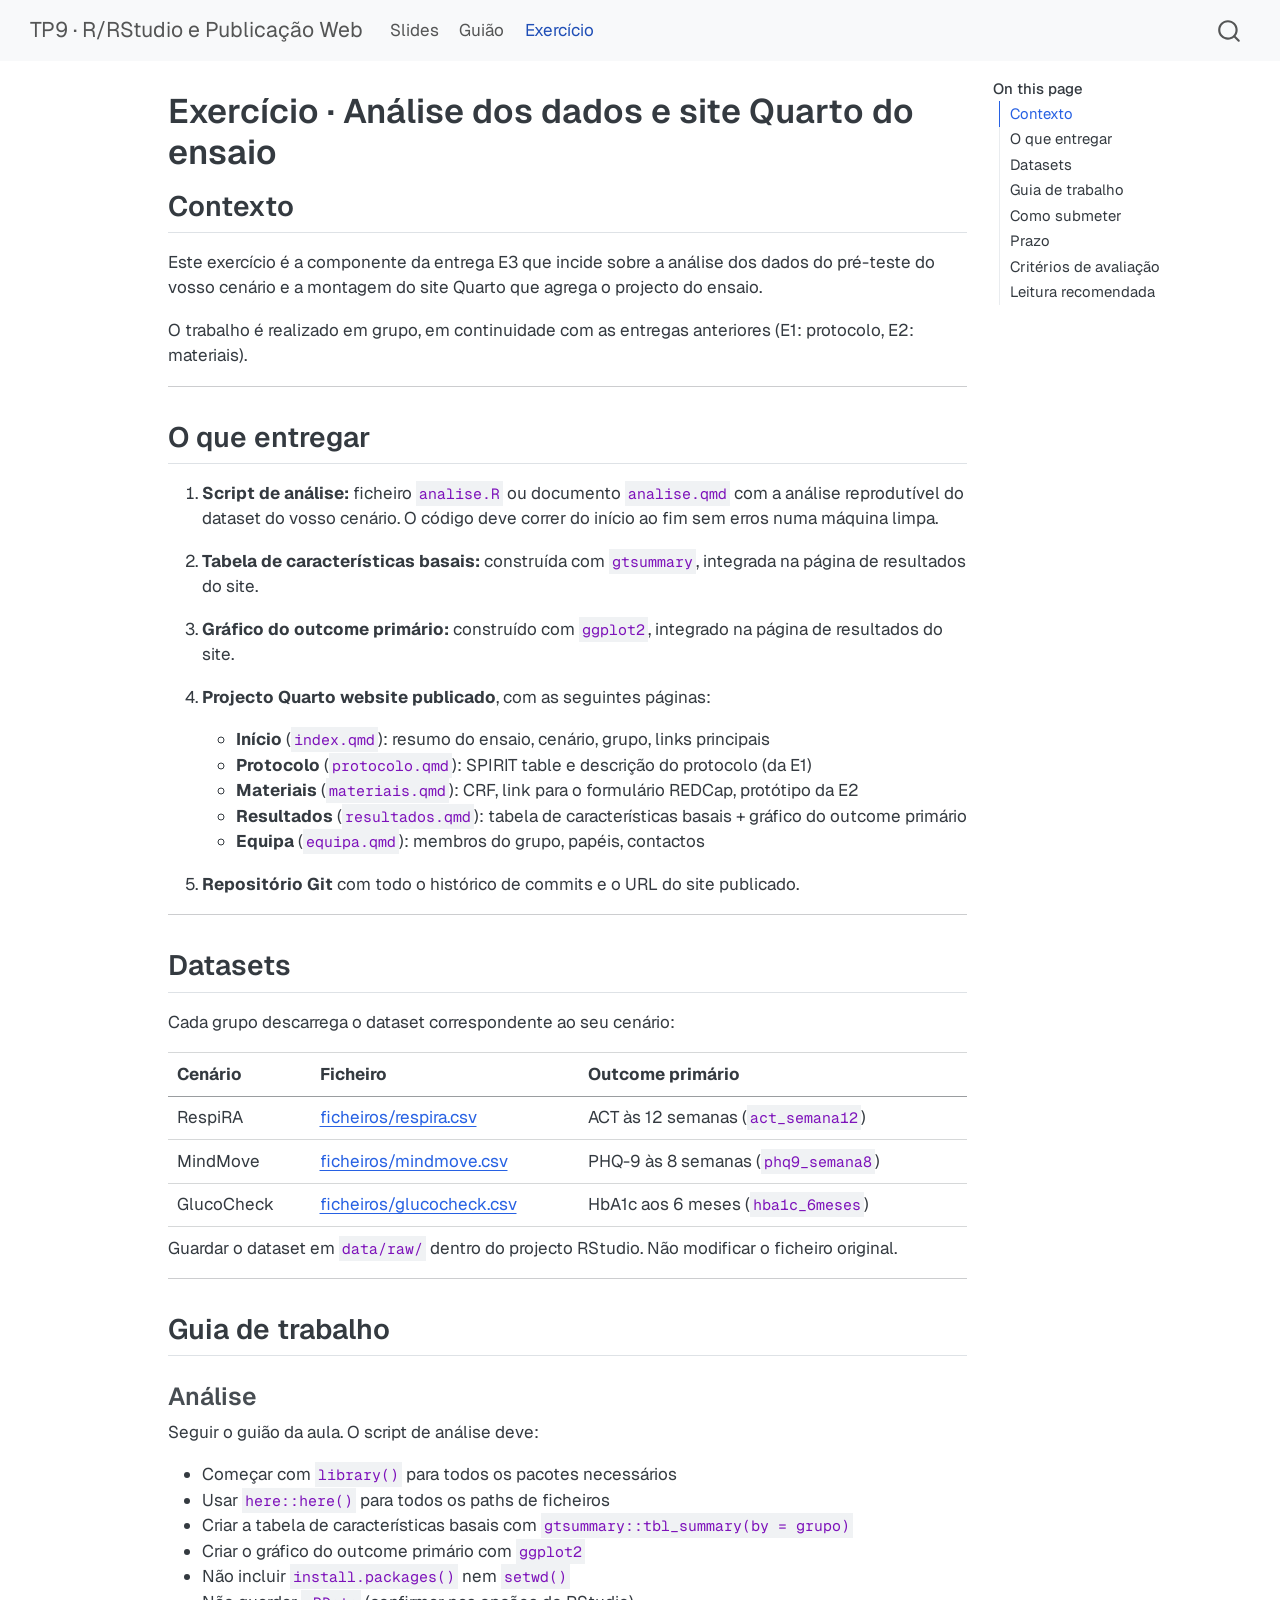
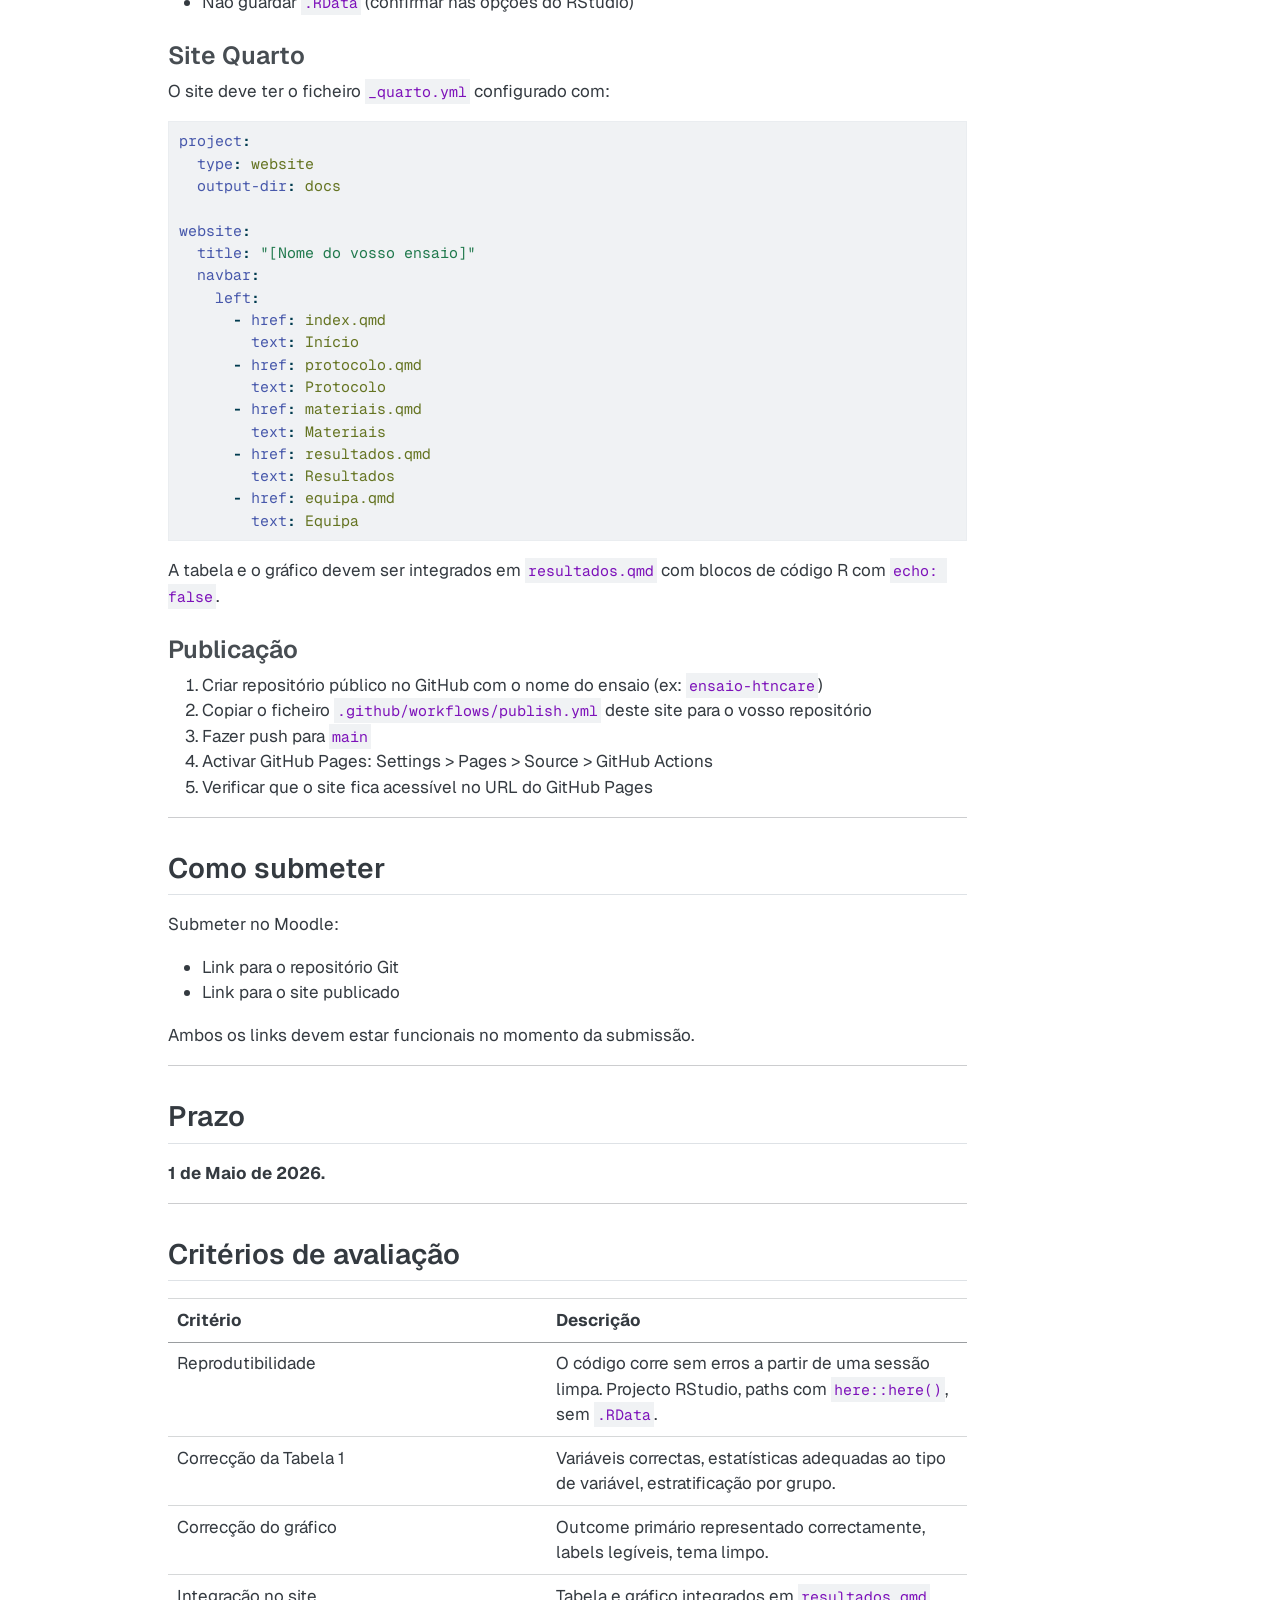
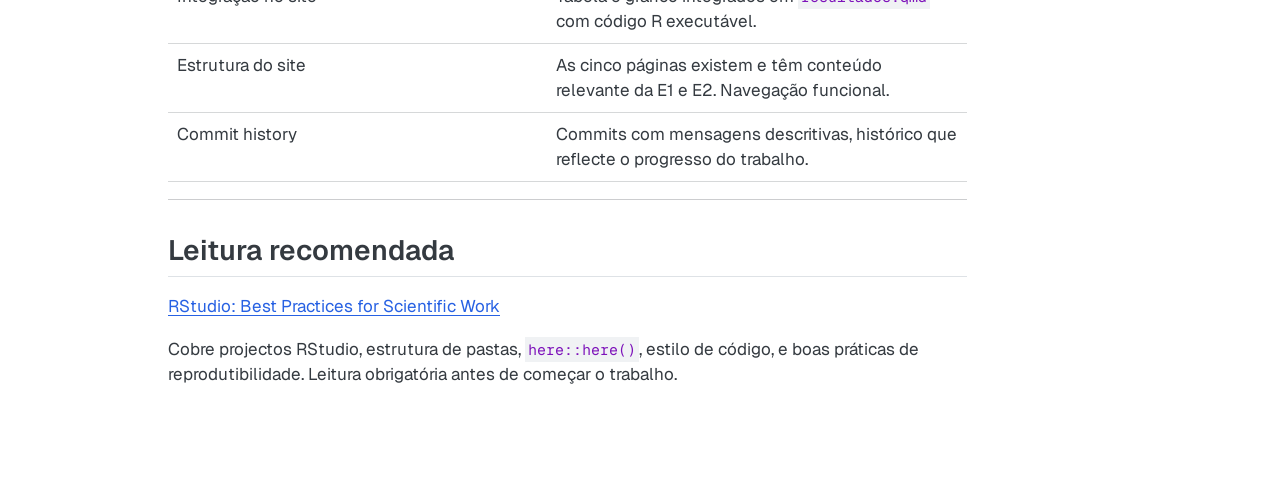
==== exercicio.html @ 63c7085c "Built site for gh-pages" ====
<!DOCTYPE html>
<html xmlns="http://www.w3.org/1999/xhtml" lang="en" xml:lang="en"><head>

<meta charset="utf-8">
<meta name="generator" content="quarto-1.9.37">

<meta name="viewport" content="width=device-width, initial-scale=1.0, user-scalable=yes">


<title>Exercício · Análise dos dados e site Quarto do ensaio – TP9 · R/RStudio e Publicação Web</title>
<style>
/* Default styles provided by pandoc.
** See https://pandoc.org/MANUAL.html#variables-for-html for config info.
*/
code{white-space: pre-wrap;}
span.smallcaps{font-variant: small-caps;}
div.columns{display: flex; gap: min(4vw, 1.5em);}
div.column{flex: auto; overflow-x: auto;}
div.hanging-indent{margin-left: 1.5em; text-indent: -1.5em;}
ul.task-list{list-style: none;}
ul.task-list li input[type="checkbox"] {
  width: 0.8em;
  margin: 0 0.8em 0.2em -1em; /* quarto-specific, see https://github.com/quarto-dev/quarto-cli/issues/4556 */ 
  vertical-align: middle;
}
/* CSS for syntax highlighting */
html { -webkit-text-size-adjust: 100%; }
pre > code.sourceCode { white-space: pre; position: relative; }
pre > code.sourceCode > span { display: inline-block; line-height: 1.25; }
pre > code.sourceCode > span:empty { height: 1.2em; }
.sourceCode { overflow: visible; }
code.sourceCode > span { color: inherit; text-decoration: inherit; }
div.sourceCode { margin: 1em 0; }
pre.sourceCode { margin: 0; }
@media screen {
div.sourceCode { overflow: auto; }
}
@media print {
pre > code.sourceCode { white-space: pre-wrap; }
pre > code.sourceCode > span { text-indent: -5em; padding-left: 5em; }
}
pre.numberSource code
  { counter-reset: source-line 0; }
pre.numberSource code > span
  { position: relative; left: -4em; counter-increment: source-line; }
pre.numberSource code > span > a:first-child::before
  { content: counter(source-line);
    position: relative; left: -1em; text-align: right; vertical-align: baseline;
    border: none; display: inline-block;
    -webkit-touch-callout: none; -webkit-user-select: none;
    -khtml-user-select: none; -moz-user-select: none;
    -ms-user-select: none; user-select: none;
    padding: 0 4px; width: 4em;
  }
pre.numberSource { margin-left: 3em;  padding-left: 4px; }
div.sourceCode
  {   }
@media screen {
pre > code.sourceCode > span > a:first-child::before { text-decoration: underline; }
}
</style>


<script src="site_libs/quarto-nav/quarto-nav.js"></script>
<script src="site_libs/quarto-nav/headroom.min.js"></script>
<script src="site_libs/clipboard/clipboard.min.js"></script>
<script src="site_libs/quarto-search/autocomplete.umd.js"></script>
<script src="site_libs/quarto-search/fuse.min.js"></script>
<script src="site_libs/quarto-search/quarto-search.js"></script>
<meta name="quarto:offset" content="./">
<script src="site_libs/quarto-html/quarto.js" type="module"></script>
<script src="site_libs/quarto-html/tabsets/tabsets.js" type="module"></script>
<script src="site_libs/quarto-html/popper.min.js"></script>
<script src="site_libs/quarto-html/tippy.umd.min.js"></script>
<script src="site_libs/quarto-html/anchor.min.js"></script>
<link href="site_libs/quarto-html/tippy.css" rel="stylesheet">
<link href="site_libs/quarto-html/quarto-syntax-highlighting-7f8f88aac4f3542376d5c11b86a4c14d.css" rel="stylesheet" id="quarto-text-highlighting-styles">
<script src="site_libs/bootstrap/bootstrap.min.js"></script>
<link href="site_libs/bootstrap/bootstrap-icons.css" rel="stylesheet">
<link href="site_libs/bootstrap/bootstrap-4897d45d2f75ed4f519693be625836c5.min.css" rel="stylesheet" append-hash="true" id="quarto-bootstrap" data-mode="light">
<script id="quarto-search-options" type="application/json">{
  "location": "navbar",
  "copy-button": false,
  "collapse-after": 3,
  "panel-placement": "end",
  "type": "overlay",
  "limit": 50,
  "keyboard-shortcut": [
    "f",
    "/",
    "s"
  ],
  "show-item-context": false,
  "language": {
    "search-no-results-text": "No results",
    "search-matching-documents-text": "matching documents",
    "search-copy-link-title": "Copy link to search",
    "search-hide-matches-text": "Hide additional matches",
    "search-more-match-text": "more match in this document",
    "search-more-matches-text": "more matches in this document",
    "search-clear-button-title": "Clear",
    "search-text-placeholder": "",
    "search-detached-cancel-button-title": "Cancel",
    "search-submit-button-title": "Submit",
    "search-label": "Search"
  }
}</script>


<link rel="stylesheet" href="custom.css">
</head>

<body class="nav-fixed quarto-light">

<div id="quarto-search-results"></div>
  <header id="quarto-header" class="headroom fixed-top">
    <nav class="navbar navbar-expand-lg " data-bs-theme="dark">
      <div class="navbar-container container-fluid">
      <div class="navbar-brand-container mx-auto">
    <a class="navbar-brand" href="./index.html">
    <span class="navbar-title">TP9 · R/RStudio e Publicação Web</span>
    </a>
  </div>
            <div id="quarto-search" class="" title="Search"></div>
          <button class="navbar-toggler" type="button" data-bs-toggle="collapse" data-bs-target="#navbarCollapse" aria-controls="navbarCollapse" role="menu" aria-expanded="false" aria-label="Toggle navigation" onclick="if (window.quartoToggleHeadroom) { window.quartoToggleHeadroom(); }">
  <span class="navbar-toggler-icon"></span>
</button>
          <div class="collapse navbar-collapse" id="navbarCollapse">
            <ul class="navbar-nav navbar-nav-scroll me-auto">
  <li class="nav-item">
    <a class="nav-link" href="./index.html"> 
<span class="menu-text">Slides</span></a>
  </li>  
  <li class="nav-item">
    <a class="nav-link" href="./guiao.html"> 
<span class="menu-text">Guião</span></a>
  </li>  
  <li class="nav-item">
    <a class="nav-link active" href="./exercicio.html" aria-current="page"> 
<span class="menu-text">Exercício</span></a>
  </li>  
</ul>
          </div> <!-- /navcollapse -->
            <div class="quarto-navbar-tools">
</div>
      </div> <!-- /container-fluid -->
    </nav>
</header>
<!-- content -->
<div id="quarto-content" class="quarto-container page-columns page-rows-contents page-layout-article page-navbar">
<!-- sidebar -->
<!-- margin-sidebar -->
    <div id="quarto-margin-sidebar" class="sidebar margin-sidebar">
        <nav id="TOC" role="doc-toc" class="toc-active">
    <h2 id="toc-title">On this page</h2>
   
  <ul>
  <li><a href="#contexto" id="toc-contexto" class="nav-link active" data-scroll-target="#contexto">Contexto</a></li>
  <li><a href="#o-que-entregar" id="toc-o-que-entregar" class="nav-link" data-scroll-target="#o-que-entregar">O que entregar</a></li>
  <li><a href="#datasets" id="toc-datasets" class="nav-link" data-scroll-target="#datasets">Datasets</a></li>
  <li><a href="#guia-de-trabalho" id="toc-guia-de-trabalho" class="nav-link" data-scroll-target="#guia-de-trabalho">Guia de trabalho</a>
  <ul class="collapse">
  <li><a href="#análise" id="toc-análise" class="nav-link" data-scroll-target="#análise">Análise</a></li>
  <li><a href="#site-quarto" id="toc-site-quarto" class="nav-link" data-scroll-target="#site-quarto">Site Quarto</a></li>
  <li><a href="#publicação" id="toc-publicação" class="nav-link" data-scroll-target="#publicação">Publicação</a></li>
  </ul></li>
  <li><a href="#como-submeter" id="toc-como-submeter" class="nav-link" data-scroll-target="#como-submeter">Como submeter</a></li>
  <li><a href="#prazo" id="toc-prazo" class="nav-link" data-scroll-target="#prazo">Prazo</a></li>
  <li><a href="#critérios-de-avaliação" id="toc-critérios-de-avaliação" class="nav-link" data-scroll-target="#critérios-de-avaliação">Critérios de avaliação</a></li>
  <li><a href="#leitura-recomendada" id="toc-leitura-recomendada" class="nav-link" data-scroll-target="#leitura-recomendada">Leitura recomendada</a></li>
  </ul>
</nav>
    </div>
<!-- main -->
<main class="content" id="quarto-document-content">

<header id="title-block-header" class="quarto-title-block default">
<div class="quarto-title">
<h1 class="title">Exercício · Análise dos dados e site Quarto do ensaio</h1>
</div>



<div class="quarto-title-meta">

    
  
    
  </div>
  


</header>


<section id="contexto" class="level2">
<h2 class="anchored" data-anchor-id="contexto">Contexto</h2>
<p>Este exercício é a componente da entrega E3 que incide sobre a análise dos dados do pré-teste do vosso cenário e a montagem do site Quarto que agrega o projecto do ensaio.</p>
<p>O trabalho é realizado em grupo, em continuidade com as entregas anteriores (E1: protocolo, E2: materiais).</p>
<hr>
</section>
<section id="o-que-entregar" class="level2">
<h2 class="anchored" data-anchor-id="o-que-entregar">O que entregar</h2>
<ol type="1">
<li><p><strong>Script de análise:</strong> ficheiro <code>analise.R</code> ou documento <code>analise.qmd</code> com a análise reprodutível do dataset do vosso cenário. O código deve correr do início ao fim sem erros numa máquina limpa.</p></li>
<li><p><strong>Tabela de características basais:</strong> construída com <code>gtsummary</code>, integrada na página de resultados do site.</p></li>
<li><p><strong>Gráfico do outcome primário:</strong> construído com <code>ggplot2</code>, integrado na página de resultados do site.</p></li>
<li><p><strong>Projecto Quarto website publicado</strong>, com as seguintes páginas:</p>
<ul>
<li><strong>Início</strong> (<code>index.qmd</code>): resumo do ensaio, cenário, grupo, links principais</li>
<li><strong>Protocolo</strong> (<code>protocolo.qmd</code>): SPIRIT table e descrição do protocolo (da E1)</li>
<li><strong>Materiais</strong> (<code>materiais.qmd</code>): CRF, link para o formulário REDCap, protótipo da E2</li>
<li><strong>Resultados</strong> (<code>resultados.qmd</code>): tabela de características basais + gráfico do outcome primário</li>
<li><strong>Equipa</strong> (<code>equipa.qmd</code>): membros do grupo, papéis, contactos</li>
</ul></li>
<li><p><strong>Repositório Git</strong> com todo o histórico de commits e o URL do site publicado.</p></li>
</ol>
<hr>
</section>
<section id="datasets" class="level2">
<h2 class="anchored" data-anchor-id="datasets">Datasets</h2>
<p>Cada grupo descarrega o dataset correspondente ao seu cenário:</p>
<table class="caption-top table">
<thead>
<tr class="header">
<th>Cenário</th>
<th>Ficheiro</th>
<th>Outcome primário</th>
</tr>
</thead>
<tbody>
<tr class="odd">
<td>RespiRA</td>
<td><a href="ficheiros/respira.csv">ficheiros/respira.csv</a></td>
<td>ACT às 12 semanas (<code>act_semana12</code>)</td>
</tr>
<tr class="even">
<td>MindMove</td>
<td><a href="ficheiros/mindmove.csv">ficheiros/mindmove.csv</a></td>
<td>PHQ-9 às 8 semanas (<code>phq9_semana8</code>)</td>
</tr>
<tr class="odd">
<td>GlucoCheck</td>
<td><a href="ficheiros/glucocheck.csv">ficheiros/glucocheck.csv</a></td>
<td>HbA1c aos 6 meses (<code>hba1c_6meses</code>)</td>
</tr>
</tbody>
</table>
<p>Guardar o dataset em <code>data/raw/</code> dentro do projecto RStudio. Não modificar o ficheiro original.</p>
<hr>
</section>
<section id="guia-de-trabalho" class="level2">
<h2 class="anchored" data-anchor-id="guia-de-trabalho">Guia de trabalho</h2>
<section id="análise" class="level3">
<h3 class="anchored" data-anchor-id="análise">Análise</h3>
<p>Seguir o guião da aula. O script de análise deve:</p>
<ul>
<li>Começar com <code>library()</code> para todos os pacotes necessários</li>
<li>Usar <code>here::here()</code> para todos os paths de ficheiros</li>
<li>Criar a tabela de características basais com <code>gtsummary::tbl_summary(by = grupo)</code></li>
<li>Criar o gráfico do outcome primário com <code>ggplot2</code></li>
<li>Não incluir <code>install.packages()</code> nem <code>setwd()</code></li>
<li>Não guardar <code>.RData</code> (confirmar nas opções do RStudio)</li>
</ul>
</section>
<section id="site-quarto" class="level3">
<h3 class="anchored" data-anchor-id="site-quarto">Site Quarto</h3>
<p>O site deve ter o ficheiro <code>_quarto.yml</code> configurado com:</p>
<div class="code-copy-outer-scaffold"><div class="sourceCode" id="cb1"><pre class="sourceCode yaml code-with-copy"><code class="sourceCode yaml"><span id="cb1-1"><a href="#cb1-1" aria-hidden="true" tabindex="-1"></a><span class="fu">project</span><span class="kw">:</span></span>
<span id="cb1-2"><a href="#cb1-2" aria-hidden="true" tabindex="-1"></a><span class="at">  </span><span class="fu">type</span><span class="kw">:</span><span class="at"> website</span></span>
<span id="cb1-3"><a href="#cb1-3" aria-hidden="true" tabindex="-1"></a><span class="at">  </span><span class="fu">output-dir</span><span class="kw">:</span><span class="at"> docs</span></span>
<span id="cb1-4"><a href="#cb1-4" aria-hidden="true" tabindex="-1"></a></span>
<span id="cb1-5"><a href="#cb1-5" aria-hidden="true" tabindex="-1"></a><span class="fu">website</span><span class="kw">:</span></span>
<span id="cb1-6"><a href="#cb1-6" aria-hidden="true" tabindex="-1"></a><span class="at">  </span><span class="fu">title</span><span class="kw">:</span><span class="at"> </span><span class="st">"[Nome do vosso ensaio]"</span></span>
<span id="cb1-7"><a href="#cb1-7" aria-hidden="true" tabindex="-1"></a><span class="at">  </span><span class="fu">navbar</span><span class="kw">:</span></span>
<span id="cb1-8"><a href="#cb1-8" aria-hidden="true" tabindex="-1"></a><span class="at">    </span><span class="fu">left</span><span class="kw">:</span></span>
<span id="cb1-9"><a href="#cb1-9" aria-hidden="true" tabindex="-1"></a><span class="at">      </span><span class="kw">-</span><span class="at"> </span><span class="fu">href</span><span class="kw">:</span><span class="at"> index.qmd</span></span>
<span id="cb1-10"><a href="#cb1-10" aria-hidden="true" tabindex="-1"></a><span class="at">        </span><span class="fu">text</span><span class="kw">:</span><span class="at"> Início</span></span>
<span id="cb1-11"><a href="#cb1-11" aria-hidden="true" tabindex="-1"></a><span class="at">      </span><span class="kw">-</span><span class="at"> </span><span class="fu">href</span><span class="kw">:</span><span class="at"> protocolo.qmd</span></span>
<span id="cb1-12"><a href="#cb1-12" aria-hidden="true" tabindex="-1"></a><span class="at">        </span><span class="fu">text</span><span class="kw">:</span><span class="at"> Protocolo</span></span>
<span id="cb1-13"><a href="#cb1-13" aria-hidden="true" tabindex="-1"></a><span class="at">      </span><span class="kw">-</span><span class="at"> </span><span class="fu">href</span><span class="kw">:</span><span class="at"> materiais.qmd</span></span>
<span id="cb1-14"><a href="#cb1-14" aria-hidden="true" tabindex="-1"></a><span class="at">        </span><span class="fu">text</span><span class="kw">:</span><span class="at"> Materiais</span></span>
<span id="cb1-15"><a href="#cb1-15" aria-hidden="true" tabindex="-1"></a><span class="at">      </span><span class="kw">-</span><span class="at"> </span><span class="fu">href</span><span class="kw">:</span><span class="at"> resultados.qmd</span></span>
<span id="cb1-16"><a href="#cb1-16" aria-hidden="true" tabindex="-1"></a><span class="at">        </span><span class="fu">text</span><span class="kw">:</span><span class="at"> Resultados</span></span>
<span id="cb1-17"><a href="#cb1-17" aria-hidden="true" tabindex="-1"></a><span class="at">      </span><span class="kw">-</span><span class="at"> </span><span class="fu">href</span><span class="kw">:</span><span class="at"> equipa.qmd</span></span>
<span id="cb1-18"><a href="#cb1-18" aria-hidden="true" tabindex="-1"></a><span class="at">        </span><span class="fu">text</span><span class="kw">:</span><span class="at"> Equipa</span></span></code></pre></div><button title="Copy to Clipboard" class="code-copy-button"><i class="bi"></i></button></div>
<p>A tabela e o gráfico devem ser integrados em <code>resultados.qmd</code> com blocos de código R com <code>echo: false</code>.</p>
</section>
<section id="publicação" class="level3">
<h3 class="anchored" data-anchor-id="publicação">Publicação</h3>
<ol type="1">
<li>Criar repositório público no GitHub com o nome do ensaio (ex: <code>ensaio-htncare</code>)</li>
<li>Copiar o ficheiro <code>.github/workflows/publish.yml</code> deste site para o vosso repositório</li>
<li>Fazer push para <code>main</code></li>
<li>Activar GitHub Pages: Settings &gt; Pages &gt; Source &gt; GitHub Actions</li>
<li>Verificar que o site fica acessível no URL do GitHub Pages</li>
</ol>
<hr>
</section>
</section>
<section id="como-submeter" class="level2">
<h2 class="anchored" data-anchor-id="como-submeter">Como submeter</h2>
<p>Submeter no Moodle:</p>
<ul>
<li>Link para o repositório Git</li>
<li>Link para o site publicado</li>
</ul>
<p>Ambos os links devem estar funcionais no momento da submissão.</p>
<hr>
</section>
<section id="prazo" class="level2">
<h2 class="anchored" data-anchor-id="prazo">Prazo</h2>
<p><strong>1 de Maio de 2026.</strong></p>
<hr>
</section>
<section id="critérios-de-avaliação" class="level2">
<h2 class="anchored" data-anchor-id="critérios-de-avaliação">Critérios de avaliação</h2>
<table class="caption-top table">
<colgroup>
<col style="width: 47%">
<col style="width: 52%">
</colgroup>
<thead>
<tr class="header">
<th>Critério</th>
<th>Descrição</th>
</tr>
</thead>
<tbody>
<tr class="odd">
<td>Reprodutibilidade</td>
<td>O código corre sem erros a partir de uma sessão limpa. Projecto RStudio, paths com <code>here::here()</code>, sem <code>.RData</code>.</td>
</tr>
<tr class="even">
<td>Correcção da Tabela 1</td>
<td>Variáveis correctas, estatísticas adequadas ao tipo de variável, estratificação por grupo.</td>
</tr>
<tr class="odd">
<td>Correcção do gráfico</td>
<td>Outcome primário representado correctamente, labels legíveis, tema limpo.</td>
</tr>
<tr class="even">
<td>Integração no site</td>
<td>Tabela e gráfico integrados em <code>resultados.qmd</code> com código R executável.</td>
</tr>
<tr class="odd">
<td>Estrutura do site</td>
<td>As cinco páginas existem e têm conteúdo relevante da E1 e E2. Navegação funcional.</td>
</tr>
<tr class="even">
<td>Commit history</td>
<td>Commits com mensagens descritivas, histórico que reflecte o progresso do trabalho.</td>
</tr>
</tbody>
</table>
<hr>
</section>
<section id="leitura-recomendada" class="level2">
<h2 class="anchored" data-anchor-id="leitura-recomendada">Leitura recomendada</h2>
<p><a href="https://tiagojct.eu/notes/rst-bp/">RStudio: Best Practices for Scientific Work</a></p>
<p>Cobre projectos RStudio, estrutura de pastas, <code>here::here()</code>, estilo de código, e boas práticas de reprodutibilidade. Leitura obrigatória antes de começar o trabalho.</p>


</section>

</main> <!-- /main -->
<script id="quarto-html-after-body" type="application/javascript">
  window.document.addEventListener("DOMContentLoaded", function (event) {
    const icon = "";
    const anchorJS = new window.AnchorJS();
    anchorJS.options = {
      placement: 'right',
      icon: icon
    };
    anchorJS.add('.anchored');
    const isCodeAnnotation = (el) => {
      for (const clz of el.classList) {
        if (clz.startsWith('code-annotation-')) {                     
          return true;
        }
      }
      return false;
    }
    const onCopySuccess = function(e) {
      // button target
      const button = e.trigger;
      // don't keep focus
      button.blur();
      // flash "checked"
      button.classList.add('code-copy-button-checked');
      var currentTitle = button.getAttribute("title");
      button.setAttribute("title", "Copied!");
      let tooltip;
      if (window.bootstrap) {
        button.setAttribute("data-bs-toggle", "tooltip");
        button.setAttribute("data-bs-placement", "left");
        button.setAttribute("data-bs-title", "Copied!");
        tooltip = new bootstrap.Tooltip(button, 
          { trigger: "manual", 
            customClass: "code-copy-button-tooltip",
            offset: [0, -8]});
        tooltip.show();    
      }
      setTimeout(function() {
        if (tooltip) {
          tooltip.hide();
          button.removeAttribute("data-bs-title");
          button.removeAttribute("data-bs-toggle");
          button.removeAttribute("data-bs-placement");
        }
        button.setAttribute("title", currentTitle);
        button.classList.remove('code-copy-button-checked');
      }, 1000);
      // clear code selection
      e.clearSelection();
    }
    const getTextToCopy = function(trigger) {
      const outerScaffold = trigger.parentElement.cloneNode(true);
      const codeEl = outerScaffold.querySelector('code');
      for (const childEl of codeEl.children) {
        if (isCodeAnnotation(childEl)) {
          childEl.remove();
        }
      }
      return codeEl.innerText;
    }
    const clipboard = new window.ClipboardJS('.code-copy-button:not([data-in-quarto-modal])', {
      text: getTextToCopy
    });
    clipboard.on('success', onCopySuccess);
    if (window.document.getElementById('quarto-embedded-source-code-modal')) {
      const clipboardModal = new window.ClipboardJS('.code-copy-button[data-in-quarto-modal]', {
        text: getTextToCopy,
        container: window.document.getElementById('quarto-embedded-source-code-modal')
      });
      clipboardModal.on('success', onCopySuccess);
    }
      var localhostRegex = new RegExp(/^(?:http|https):\/\/localhost\:?[0-9]*\//);
      var mailtoRegex = new RegExp(/^mailto:/);
        var filterRegex = new RegExp("https:\/\/SauDInoB\.github\.io\/fp2525-tp9\/");
      var isInternal = (href) => {
          return filterRegex.test(href) || localhostRegex.test(href) || mailtoRegex.test(href);
      }
      // Inspect non-navigation links and adorn them if external
     var links = window.document.querySelectorAll('a[href]:not(.nav-link):not(.navbar-brand):not(.toc-action):not(.sidebar-link):not(.sidebar-item-toggle):not(.pagination-link):not(.no-external):not([aria-hidden]):not(.dropdown-item):not(.quarto-navigation-tool):not(.about-link)');
      for (var i=0; i<links.length; i++) {
        const link = links[i];
        if (!isInternal(link.href)) {
          // undo the damage that might have been done by quarto-nav.js in the case of
          // links that we want to consider external
          if (link.dataset.originalHref !== undefined) {
            link.href = link.dataset.originalHref;
          }
        }
      }
    function tippyHover(el, contentFn, onTriggerFn, onUntriggerFn) {
      const config = {
        allowHTML: true,
        maxWidth: 500,
        delay: 100,
        arrow: false,
        appendTo: function(el) {
            return el.parentElement;
        },
        interactive: true,
        interactiveBorder: 10,
        theme: 'quarto',
        placement: 'bottom-start',
      };
      if (contentFn) {
        config.content = contentFn;
      }
      if (onTriggerFn) {
        config.onTrigger = onTriggerFn;
      }
      if (onUntriggerFn) {
        config.onUntrigger = onUntriggerFn;
      }
      window.tippy(el, config); 
    }
    const noterefs = window.document.querySelectorAll('a[role="doc-noteref"]');
    for (var i=0; i<noterefs.length; i++) {
      const ref = noterefs[i];
      tippyHover(ref, function() {
        // use id or data attribute instead here
        let href = ref.getAttribute('data-footnote-href') || ref.getAttribute('href');
        try { href = new URL(href).hash; } catch {}
        const id = href.replace(/^#\/?/, "");
        const note = window.document.getElementById(id);
        if (note) {
          return note.innerHTML;
        } else {
          return "";
        }
      });
    }
    const xrefs = window.document.querySelectorAll('a.quarto-xref');
    const processXRef = (id, note) => {
      // Strip column container classes
      const stripColumnClz = (el) => {
        el.classList.remove("page-full", "page-columns");
        if (el.children) {
          for (const child of el.children) {
            stripColumnClz(child);
          }
        }
      }
      stripColumnClz(note)
      if (id === null || id.startsWith('sec-')) {
        // Special case sections, only their first couple elements
        const container = document.createElement("div");
        if (note.children && note.children.length > 2) {
          container.appendChild(note.children[0].cloneNode(true));
          for (let i = 1; i < note.children.length; i++) {
            const child = note.children[i];
            if (child.tagName === "P" && child.innerText === "") {
              continue;
            } else {
              container.appendChild(child.cloneNode(true));
              break;
            }
          }
          if (window.Quarto?.typesetMath) {
            window.Quarto.typesetMath(container);
          }
          return container.innerHTML
        } else {
          if (window.Quarto?.typesetMath) {
            window.Quarto.typesetMath(note);
          }
          return note.innerHTML;
        }
      } else {
        // Remove any anchor links if they are present
        const anchorLink = note.querySelector('a.anchorjs-link');
        if (anchorLink) {
          anchorLink.remove();
        }
        if (window.Quarto?.typesetMath) {
          window.Quarto.typesetMath(note);
        }
        if (note.classList.contains("callout")) {
          return note.outerHTML;
        } else {
          return note.innerHTML;
        }
      }
    }
    for (var i=0; i<xrefs.length; i++) {
      const xref = xrefs[i];
      tippyHover(xref, undefined, function(instance) {
        instance.disable();
        let url = xref.getAttribute('href');
        let hash = undefined; 
        if (url.startsWith('#')) {
          hash = url;
        } else {
          try { hash = new URL(url).hash; } catch {}
        }
        if (hash) {
          const id = hash.replace(/^#\/?/, "");
          const note = window.document.getElementById(id);
          if (note !== null) {
            try {
              const html = processXRef(id, note.cloneNode(true));
              instance.setContent(html);
            } finally {
              instance.enable();
              instance.show();
            }
          } else {
            // See if we can fetch this
            fetch(url.split('#')[0])
            .then(res => res.text())
            .then(html => {
              const parser = new DOMParser();
              const htmlDoc = parser.parseFromString(html, "text/html");
              const note = htmlDoc.getElementById(id);
              if (note !== null) {
                const html = processXRef(id, note);
                instance.setContent(html);
              } 
            }).finally(() => {
              instance.enable();
              instance.show();
            });
          }
        } else {
          // See if we can fetch a full url (with no hash to target)
          // This is a special case and we should probably do some content thinning / targeting
          fetch(url)
          .then(res => res.text())
          .then(html => {
            const parser = new DOMParser();
            const htmlDoc = parser.parseFromString(html, "text/html");
            const note = htmlDoc.querySelector('main.content');
            if (note !== null) {
              // This should only happen for chapter cross references
              // (since there is no id in the URL)
              // remove the first header
              if (note.children.length > 0 && note.children[0].tagName === "HEADER") {
                note.children[0].remove();
              }
              const html = processXRef(null, note);
              instance.setContent(html);
            } 
          }).finally(() => {
            instance.enable();
            instance.show();
          });
        }
      }, function(instance) {
      });
    }
        let selectedAnnoteEl;
        const selectorForAnnotation = ( cell, annotation) => {
          let cellAttr = 'data-code-cell="' + cell + '"';
          let lineAttr = 'data-code-annotation="' +  annotation + '"';
          const selector = 'span[' + cellAttr + '][' + lineAttr + ']';
          return selector;
        }
        const selectCodeLines = (annoteEl) => {
          const doc = window.document;
          const targetCell = annoteEl.getAttribute("data-target-cell");
          const targetAnnotation = annoteEl.getAttribute("data-target-annotation");
          const annoteSpan = window.document.querySelector(selectorForAnnotation(targetCell, targetAnnotation));
          const lines = annoteSpan.getAttribute("data-code-lines").split(",");
          const lineIds = lines.map((line) => {
            return targetCell + "-" + line;
          })
          let top = null;
          let height = null;
          let parent = null;
          if (lineIds.length > 0) {
              //compute the position of the single el (top and bottom and make a div)
              const el = window.document.getElementById(lineIds[0]);
              top = el.offsetTop;
              height = el.offsetHeight;
              parent = el.parentElement.parentElement;
            if (lineIds.length > 1) {
              const lastEl = window.document.getElementById(lineIds[lineIds.length - 1]);
              const bottom = lastEl.offsetTop + lastEl.offsetHeight;
              height = bottom - top;
            }
            if (top !== null && height !== null && parent !== null) {
              // cook up a div (if necessary) and position it 
              let div = window.document.getElementById("code-annotation-line-highlight");
              if (div === null) {
                div = window.document.createElement("div");
                div.setAttribute("id", "code-annotation-line-highlight");
                div.style.position = 'absolute';
                parent.appendChild(div);
              }
              div.style.top = top - 2 + "px";
              div.style.height = height + 4 + "px";
              div.style.left = 0;
              let gutterDiv = window.document.getElementById("code-annotation-line-highlight-gutter");
              if (gutterDiv === null) {
                gutterDiv = window.document.createElement("div");
                gutterDiv.setAttribute("id", "code-annotation-line-highlight-gutter");
                gutterDiv.style.position = 'absolute';
                const codeCell = window.document.getElementById(targetCell);
                const gutter = codeCell.querySelector('.code-annotation-gutter');
                gutter.appendChild(gutterDiv);
              }
              gutterDiv.style.top = top - 2 + "px";
              gutterDiv.style.height = height + 4 + "px";
            }
            selectedAnnoteEl = annoteEl;
          }
        };
        const unselectCodeLines = () => {
          const elementsIds = ["code-annotation-line-highlight", "code-annotation-line-highlight-gutter"];
          elementsIds.forEach((elId) => {
            const div = window.document.getElementById(elId);
            if (div) {
              div.remove();
            }
          });
          selectedAnnoteEl = undefined;
        };
          // Handle positioning of the toggle
      window.addEventListener(
        "resize",
        throttle(() => {
          elRect = undefined;
          if (selectedAnnoteEl) {
            selectCodeLines(selectedAnnoteEl);
          }
        }, 10)
      );
      function throttle(fn, ms) {
      let throttle = false;
      let timer;
        return (...args) => {
          if(!throttle) { // first call gets through
              fn.apply(this, args);
              throttle = true;
          } else { // all the others get throttled
              if(timer) clearTimeout(timer); // cancel #2
              timer = setTimeout(() => {
                fn.apply(this, args);
                timer = throttle = false;
              }, ms);
          }
        };
      }
        // Attach click handler to the DT
        const annoteDls = window.document.querySelectorAll('dt[data-target-cell]');
        for (const annoteDlNode of annoteDls) {
          annoteDlNode.addEventListener('click', (event) => {
            const clickedEl = event.target;
            if (clickedEl !== selectedAnnoteEl) {
              unselectCodeLines();
              const activeEl = window.document.querySelector('dt[data-target-cell].code-annotation-active');
              if (activeEl) {
                activeEl.classList.remove('code-annotation-active');
              }
              selectCodeLines(clickedEl);
              clickedEl.classList.add('code-annotation-active');
            } else {
              // Unselect the line
              unselectCodeLines();
              clickedEl.classList.remove('code-annotation-active');
            }
          });
        }
    const findCites = (el) => {
      const parentEl = el.parentElement;
      if (parentEl) {
        const cites = parentEl.dataset.cites;
        if (cites) {
          return {
            el,
            cites: cites.split(' ')
          };
        } else {
          return findCites(el.parentElement)
        }
      } else {
        return undefined;
      }
    };
    var bibliorefs = window.document.querySelectorAll('a[role="doc-biblioref"]');
    for (var i=0; i<bibliorefs.length; i++) {
      const ref = bibliorefs[i];
      const citeInfo = findCites(ref);
      if (citeInfo) {
        tippyHover(citeInfo.el, function() {
          var popup = window.document.createElement('div');
          citeInfo.cites.forEach(function(cite) {
            var citeDiv = window.document.createElement('div');
            citeDiv.classList.add('hanging-indent');
            citeDiv.classList.add('csl-entry');
            var biblioDiv = window.document.getElementById('ref-' + cite);
            if (biblioDiv) {
              citeDiv.innerHTML = biblioDiv.innerHTML;
            }
            popup.appendChild(citeDiv);
          });
          return popup.innerHTML;
        });
      }
    }
  });
  </script>
</div> <!-- /content -->




</body></html>
---- site_libs/quarto-html/tippy.css ----
.tippy-box[data-animation=fade][data-state=hidden]{opacity:0}[data-tippy-root]{max-width:calc(100vw - 10px)}.tippy-box{position:relative;background-color:#333;color:#fff;border-radius:4px;font-size:14px;line-height:1.4;white-space:normal;outline:0;transition-property:transform,visibility,opacity}.tippy-box[data-placement^=top]>.tippy-arrow{bottom:0}.tippy-box[data-placement^=top]>.tippy-arrow:before{bottom:-7px;left:0;border-width:8px 8px 0;border-top-color:initial;transform-origin:center top}.tippy-box[data-placement^=bottom]>.tippy-arrow{top:0}.tippy-box[data-placement^=bottom]>.tippy-arrow:before{top:-7px;left:0;border-width:0 8px 8px;border-bottom-color:initial;transform-origin:center bottom}.tippy-box[data-placement^=left]>.tippy-arrow{right:0}.tippy-box[data-placement^=left]>.tippy-arrow:before{border-width:8px 0 8px 8px;border-left-color:initial;right:-7px;transform-origin:center left}.tippy-box[data-placement^=right]>.tippy-arrow{left:0}.tippy-box[data-placement^=right]>.tippy-arrow:before{left:-7px;border-width:8px 8px 8px 0;border-right-color:initial;transform-origin:center right}.tippy-box[data-inertia][data-state=visible]{transition-timing-function:cubic-bezier(.54,1.5,.38,1.11)}.tippy-arrow{width:16px;height:16px;color:#333}.tippy-arrow:before{content:"";position:absolute;border-color:transparent;border-style:solid}.tippy-content{position:relative;padding:5px 9px;z-index:1}
---- site_libs/quarto-html/quarto-syntax-highlighting-7f8f88aac4f3542376d5c11b86a4c14d.css ----
/* quarto syntax highlight colors */
:root {
  --quarto-hl-ot-color: #003B4F;
  --quarto-hl-at-color: #657422;
  --quarto-hl-ss-color: #20794D;
  --quarto-hl-an-color: #5E5E5E;
  --quarto-hl-fu-color: #4758AB;
  --quarto-hl-st-color: #20794D;
  --quarto-hl-cf-color: #003B4F;
  --quarto-hl-op-color: #5E5E5E;
  --quarto-hl-er-color: #AD0000;
  --quarto-hl-bn-color: #AD0000;
  --quarto-hl-al-color: #AD0000;
  --quarto-hl-va-color: #111111;
  --quarto-hl-bu-color: inherit;
  --quarto-hl-ex-color: inherit;
  --quarto-hl-pp-color: #AD0000;
  --quarto-hl-in-color: #5E5E5E;
  --quarto-hl-vs-color: #20794D;
  --quarto-hl-wa-color: #5E5E5E;
  --quarto-hl-do-color: #5E5E5E;
  --quarto-hl-im-color: #00769E;
  --quarto-hl-ch-color: #20794D;
  --quarto-hl-dt-color: #AD0000;
  --quarto-hl-fl-color: #AD0000;
  --quarto-hl-co-color: #5E5E5E;
  --quarto-hl-cv-color: #5E5E5E;
  --quarto-hl-cn-color: #8f5902;
  --quarto-hl-sc-color: #5E5E5E;
  --quarto-hl-dv-color: #AD0000;
  --quarto-hl-kw-color: #003B4F;
}

/* other quarto variables */
:root {
  --quarto-font-monospace: SFMono-Regular, Menlo, Monaco, Consolas, "Liberation Mono", "Courier New", monospace;
}

/* syntax highlight based on Pandoc's rules */
pre > code.sourceCode > span {
  color: #003B4F;
}

code.sourceCode > span {
  color: #003B4F;
}

div.sourceCode,
div.sourceCode pre.sourceCode {
  color: #003B4F;
}

/* Normal */
code span {
  color: #003B4F;
}

/* Alert */
code span.al {
  color: #AD0000;
  font-style: inherit;
}

/* Annotation */
code span.an {
  color: #5E5E5E;
  font-style: inherit;
}

/* Attribute */
code span.at {
  color: #657422;
  font-style: inherit;
}

/* BaseN */
code span.bn {
  color: #AD0000;
  font-style: inherit;
}

/* BuiltIn */
code span.bu {
  font-style: inherit;
}

/* ControlFlow */
code span.cf {
  color: #003B4F;
  font-weight: bold;
  font-style: inherit;
}

/* Char */
code span.ch {
  color: #20794D;
  font-style: inherit;
}

/* Constant */
code span.cn {
  color: #8f5902;
  font-style: inherit;
}

/* Comment */
code span.co {
  color: #5E5E5E;
  font-style: inherit;
}

/* CommentVar */
code span.cv {
  color: #5E5E5E;
  font-style: italic;
}

/* Documentation */
code span.do {
  color: #5E5E5E;
  font-style: italic;
}

/* DataType */
code span.dt {
  color: #AD0000;
  font-style: inherit;
}

/* DecVal */
code span.dv {
  color: #AD0000;
  font-style: inherit;
}

/* Error */
code span.er {
  color: #AD0000;
  font-style: inherit;
}

/* Extension */
code span.ex {
  font-style: inherit;
}

/* Float */
code span.fl {
  color: #AD0000;
  font-style: inherit;
}

/* Function */
code span.fu {
  color: #4758AB;
  font-style: inherit;
}

/* Import */
code span.im {
  color: #00769E;
  font-style: inherit;
}

/* Information */
code span.in {
  color: #5E5E5E;
  font-style: inherit;
}

/* Keyword */
code span.kw {
  color: #003B4F;
  font-weight: bold;
  font-style: inherit;
}

/* Operator */
code span.op {
  color: #5E5E5E;
  font-style: inherit;
}

/* Other */
code span.ot {
  color: #003B4F;
  font-style: inherit;
}

/* Preprocessor */
code span.pp {
  color: #AD0000;
  font-style: inherit;
}

/* SpecialChar */
code span.sc {
  color: #5E5E5E;
  font-style: inherit;
}

/* SpecialString */
code span.ss {
  color: #20794D;
  font-style: inherit;
}

/* String */
code span.st {
  color: #20794D;
  font-style: inherit;
}

/* Variable */
code span.va {
  color: #111111;
  font-style: inherit;
}

/* VerbatimString */
code span.vs {
  color: #20794D;
  font-style: inherit;
}

/* Warning */
code span.wa {
  color: #5E5E5E;
  font-style: italic;
}

.prevent-inlining {
  content: "</";
}

/*# sourceMappingURL=789ad8cd35626ba772517505b42a116e.css.map */
---- custom.css ----
@import url('https://fonts.googleapis.com/css2?family=Geist:wght@100..900&family=Geist+Mono:wght@100..900&display=swap');

body {
  font-family: 'Geist', system-ui, sans-serif;
}

code, pre, kbd, samp {
  font-family: 'Geist Mono', ui-monospace, monospace;
}

:root {
  --color-deepnavy:  #2C3E50;
  --color-warmtaupe: #C4A57B;
  --color-softsage:  #7A9B9E;
  --color-cream:     #F5F1E8;
  --color-warmgrey:  #8B7B6B;
}

.reveal,
.reveal p,
.reveal li,
.reveal td,
.reveal th,
.reveal blockquote {
  font-family: 'Geist', system-ui, sans-serif;
  letter-spacing: -0.01em;
  line-height: 1.65;
  text-rendering: optimizeLegibility;
}

.reveal h1,
.reveal h2,
.reveal h3,
.reveal h4 {
  font-family: 'Geist', system-ui, sans-serif;
  font-weight: 600;
  letter-spacing: -0.03em;
  color: var(--color-deepnavy);
}

.reveal code,
.reveal pre,
.reveal pre code {
  font-family: 'Geist Mono', ui-monospace, monospace;
  letter-spacing: 0;
}

.reveal a {
  color: var(--color-softsage);
  text-decoration: underline;
}
.reveal a:hover {
  color: var(--color-warmtaupe);
}

.reveal blockquote {
  border-left: 3px solid var(--color-warmtaupe);
  padding-left: 1em;
  color: var(--color-warmgrey);
  font-style: italic;
  background: none;
  box-shadow: none;
}

.reveal .slides section {
  font-size: 0.72em;
}

.reveal pre {
  font-size: 0.68em;
  line-height: 1.40;
}

.reveal table {
  font-size: 0.70em;
}

.reveal h2 {
  font-size: 1.45em;
  margin-bottom: 0.5em;
}

.reveal h3 {
  font-size: 1.15em;
}

.reveal ul,
.reveal ol {
  line-height: 1.55;
}

.reveal .callout {
  font-size: 0.82em;
  border-left-color: var(--color-warmtaupe);
}
.reveal .callout-tip {
  border-left-color: var(--color-softsage) !important;
}

.reveal .slide-number,
.reveal .slide-number a {
  text-decoration: none;
  color: var(--color-warmgrey);
}
.reveal .footer {
  font-size: 0.55em;
  color: var(--color-warmgrey);
  letter-spacing: -0.01em;
}

.reveal .cell-output pre,
.reveal .cell-output-stdout pre,
.reveal .cell-output-stderr pre {
  font-size: 0.55em;
  line-height: 1.3;
  max-height: 60vh;
  overflow: auto;
}

.reveal .cell .gt_table {
  font-size: 0.55em !important;
}

.reveal .columns {
  display: flex;
  gap: 0.8em;
  align-items: flex-start;
}

.reveal .column pre {
  font-size: 0.62em;
}
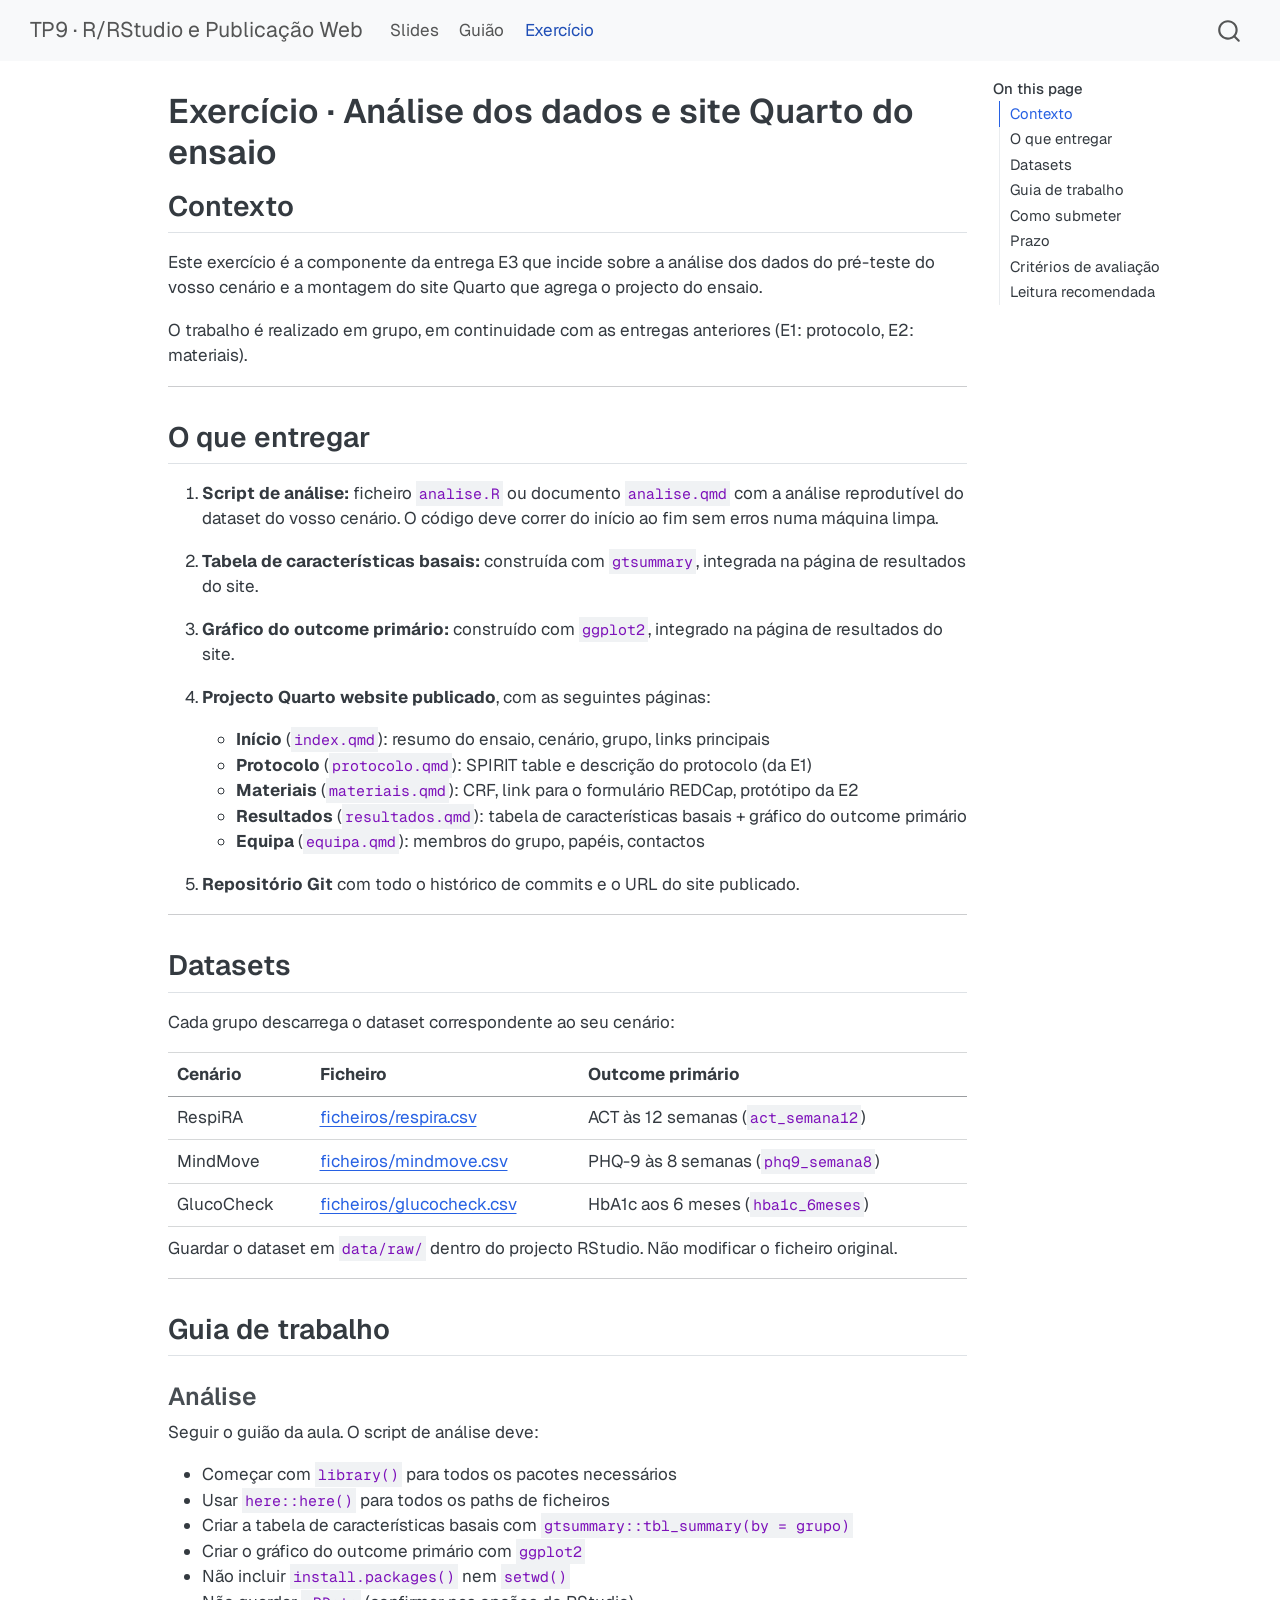
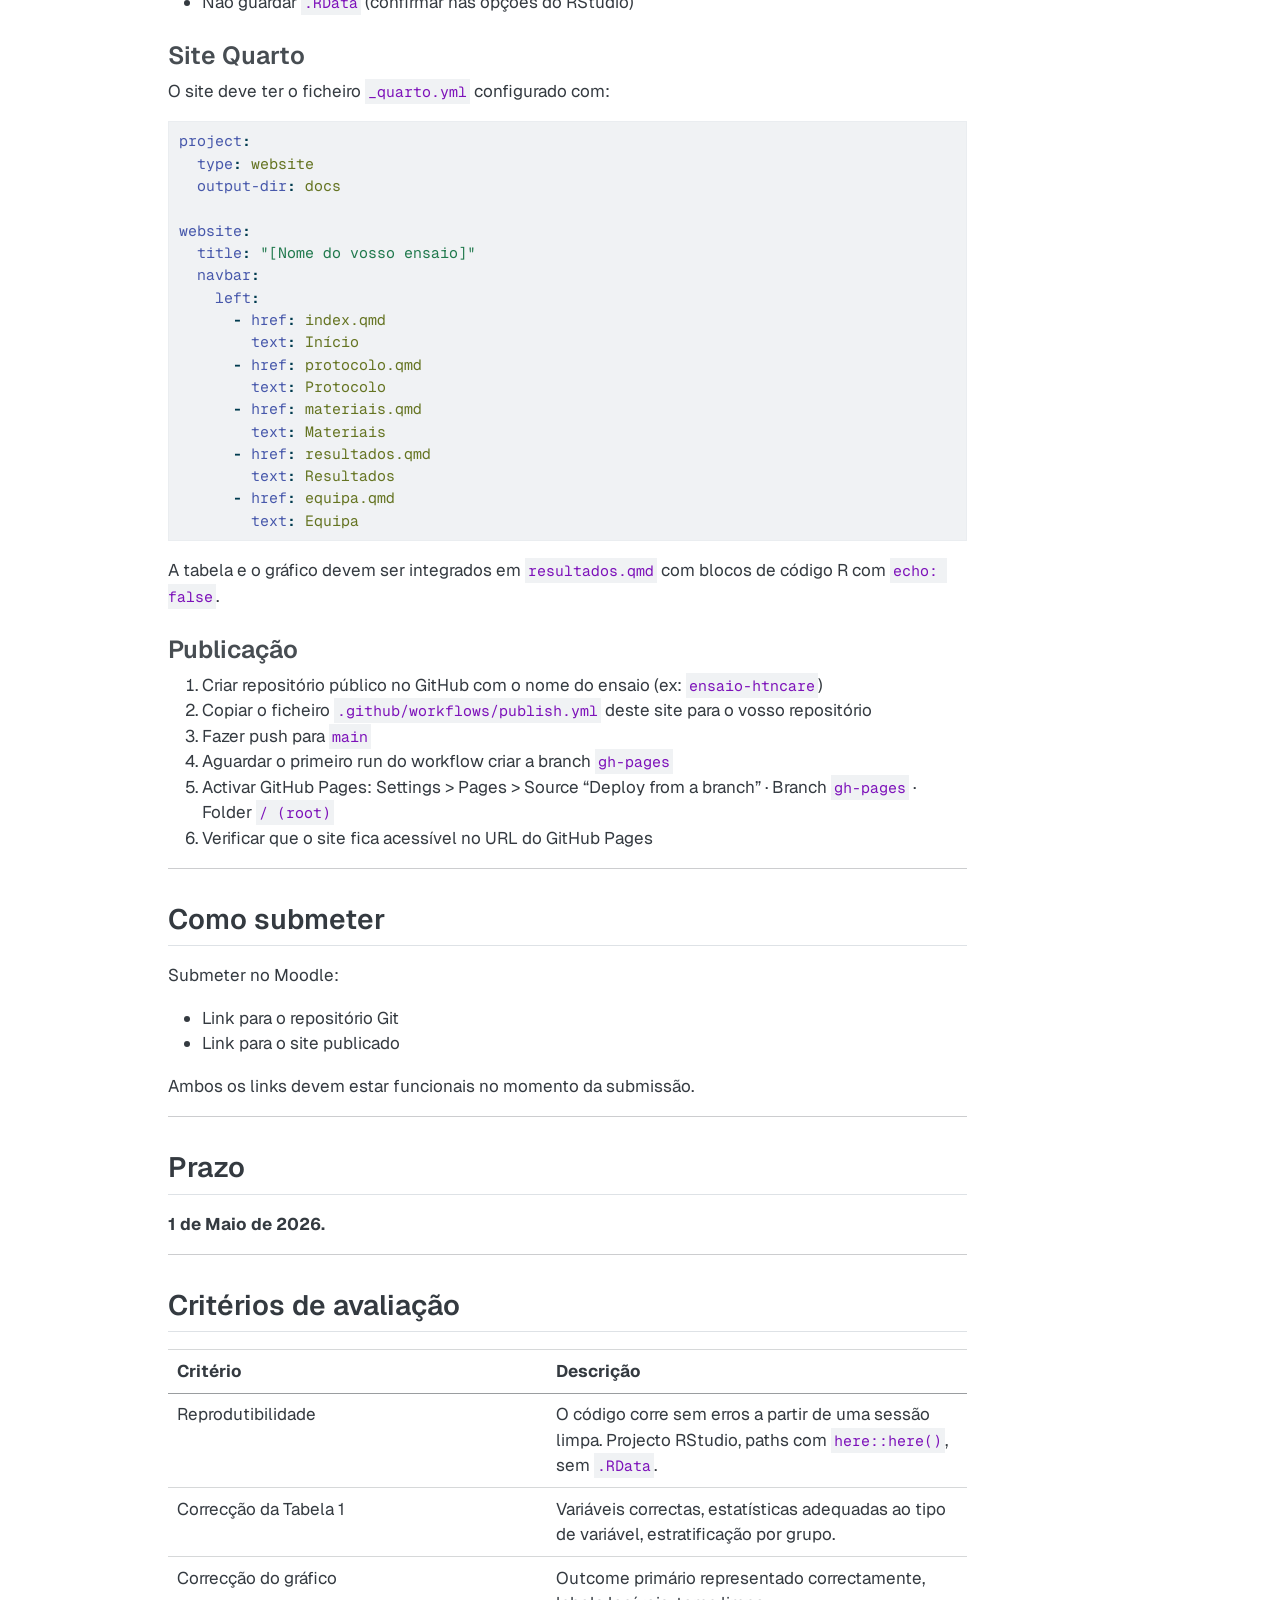
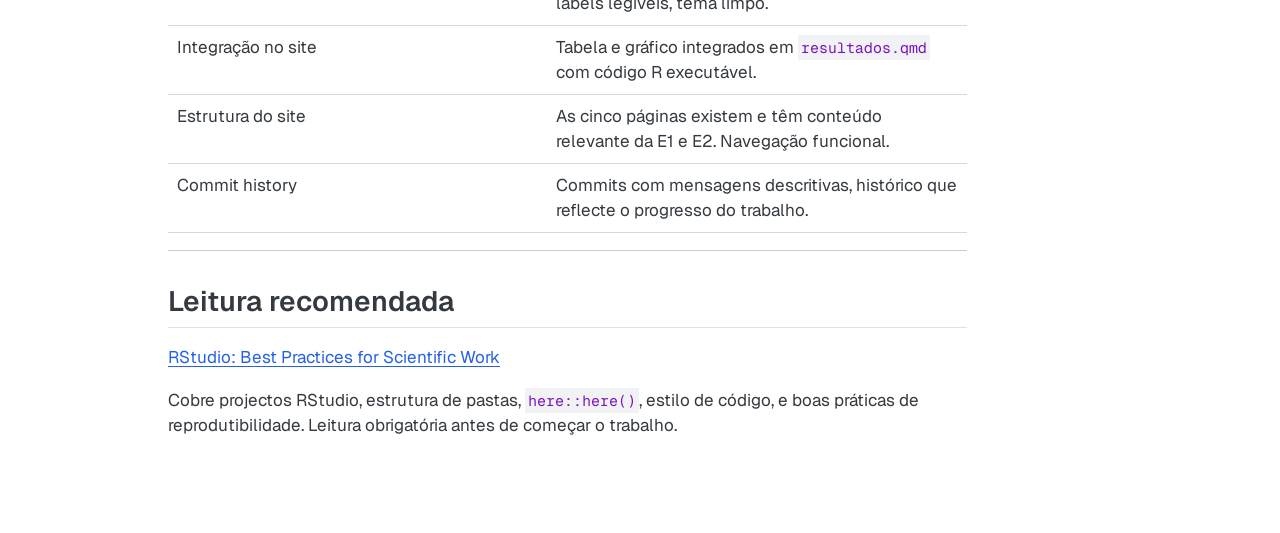
==== commit d0ef9cc3: "Built site for gh-pages" ====
--- a/exercicio.html
+++ b/exercicio.html
@@ -292,7 +292,8 @@
 <li>Criar repositório público no GitHub com o nome do ensaio (ex: <code>ensaio-htncare</code>)</li>
 <li>Copiar o ficheiro <code>.github/workflows/publish.yml</code> deste site para o vosso repositório</li>
 <li>Fazer push para <code>main</code></li>
-<li>Activar GitHub Pages: Settings &gt; Pages &gt; Source &gt; GitHub Actions</li>
+<li>Aguardar o primeiro run do workflow criar a branch <code>gh-pages</code></li>
+<li>Activar GitHub Pages: Settings &gt; Pages &gt; Source “Deploy from a branch” · Branch <code>gh-pages</code> · Folder <code>/ (root)</code></li>
 <li>Verificar que o site fica acessível no URL do GitHub Pages</li>
 </ol>
 <hr>
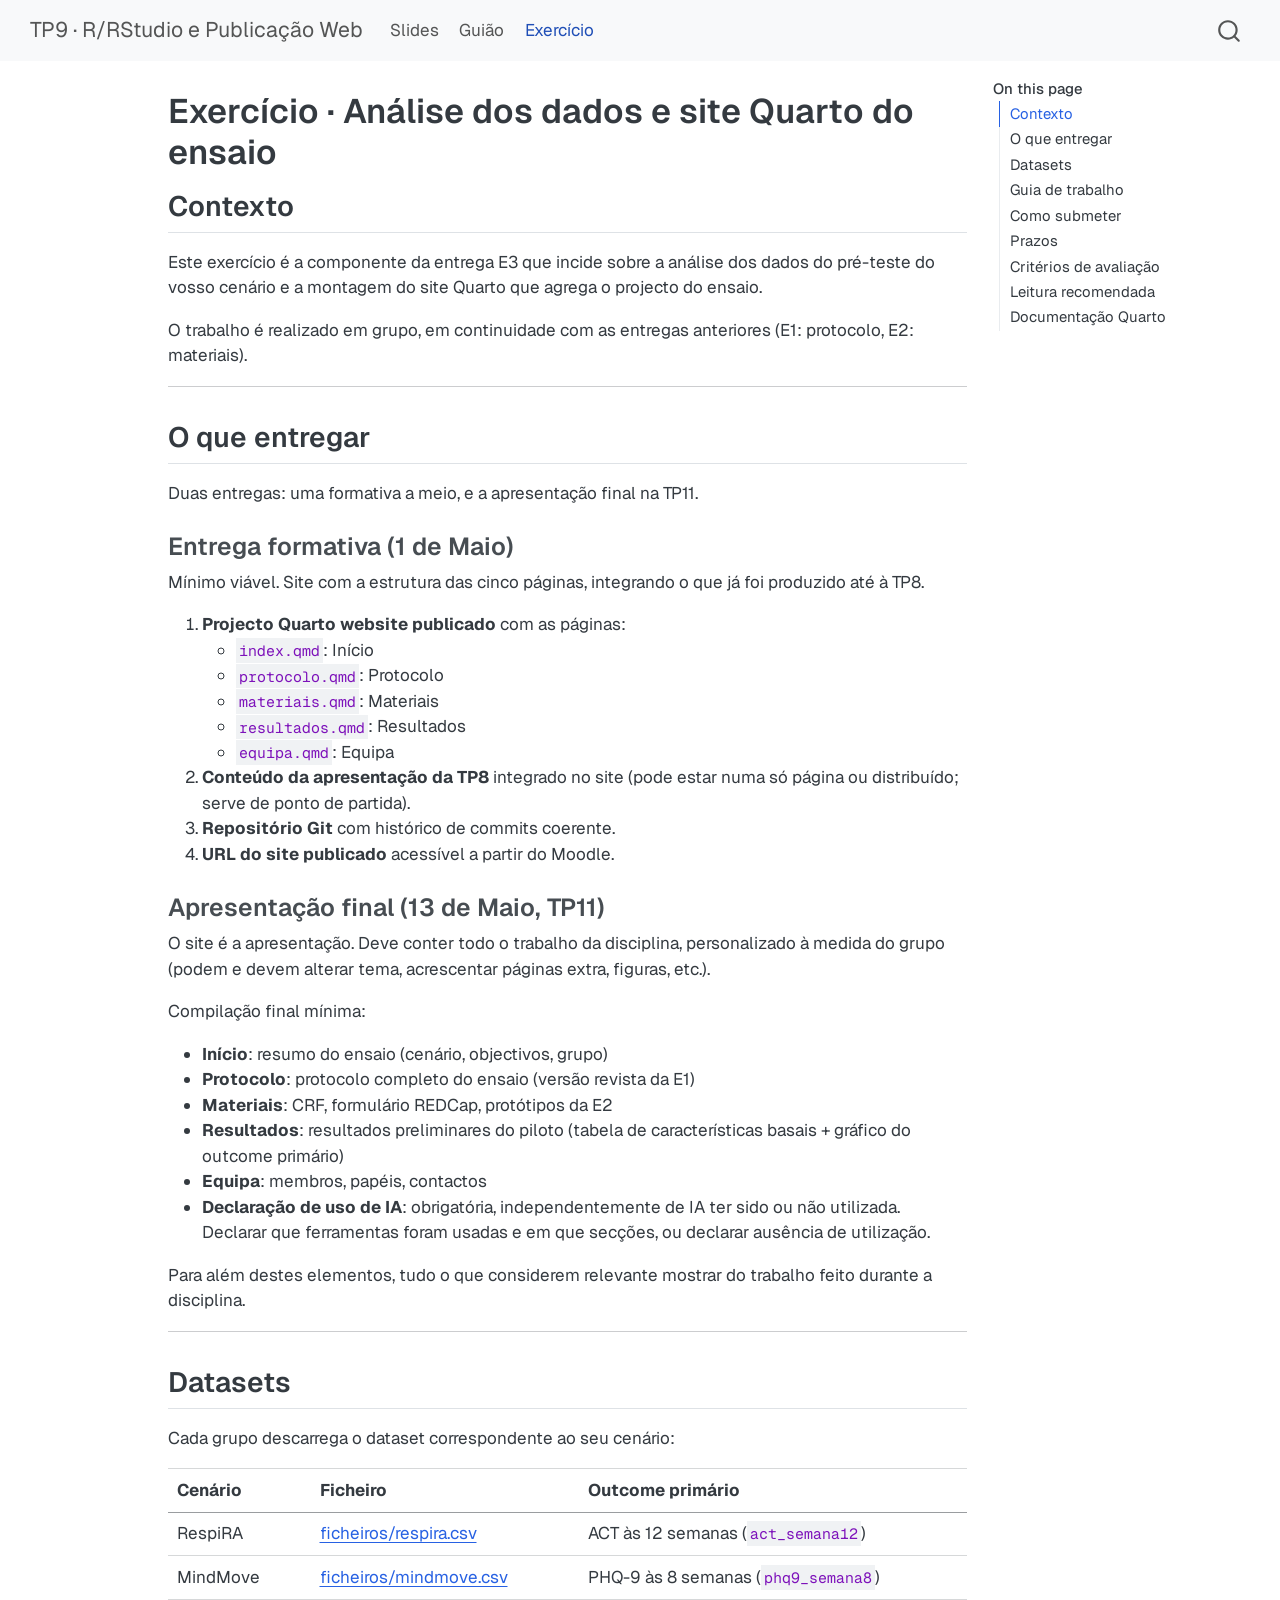
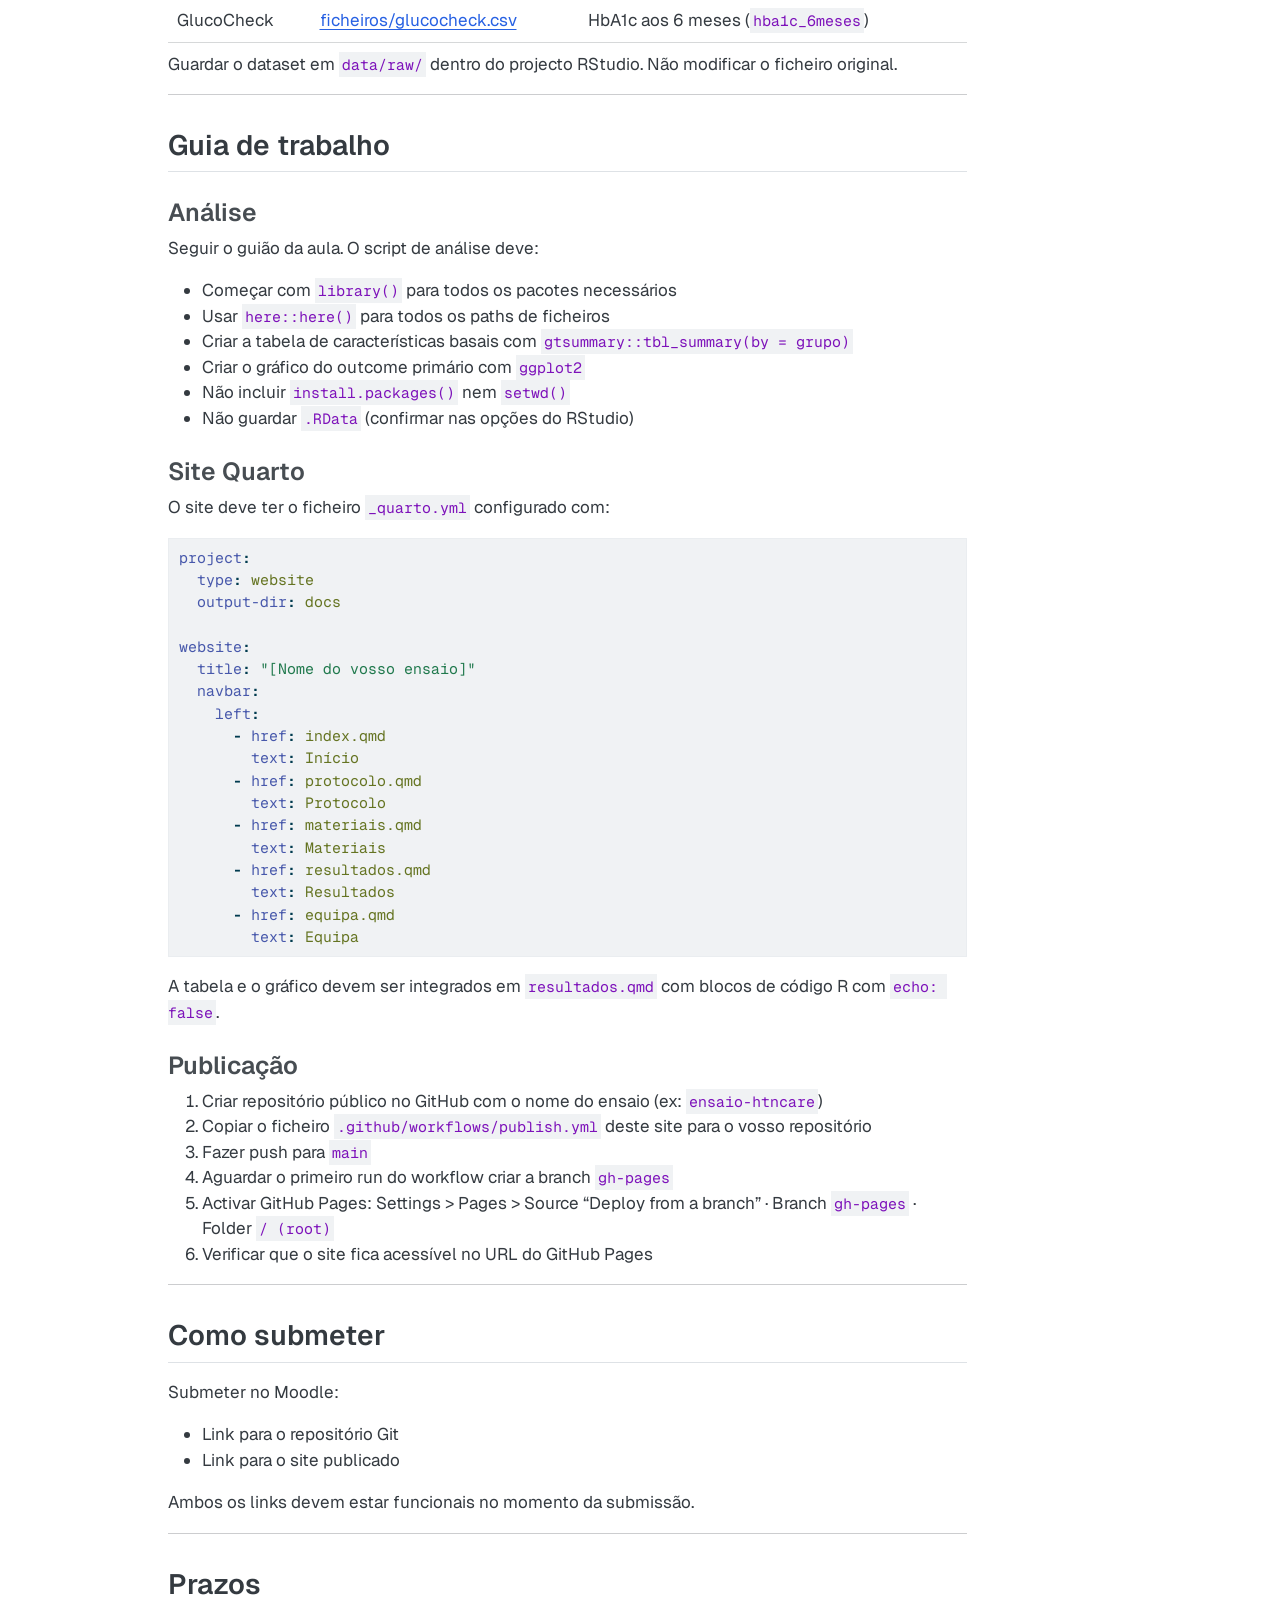
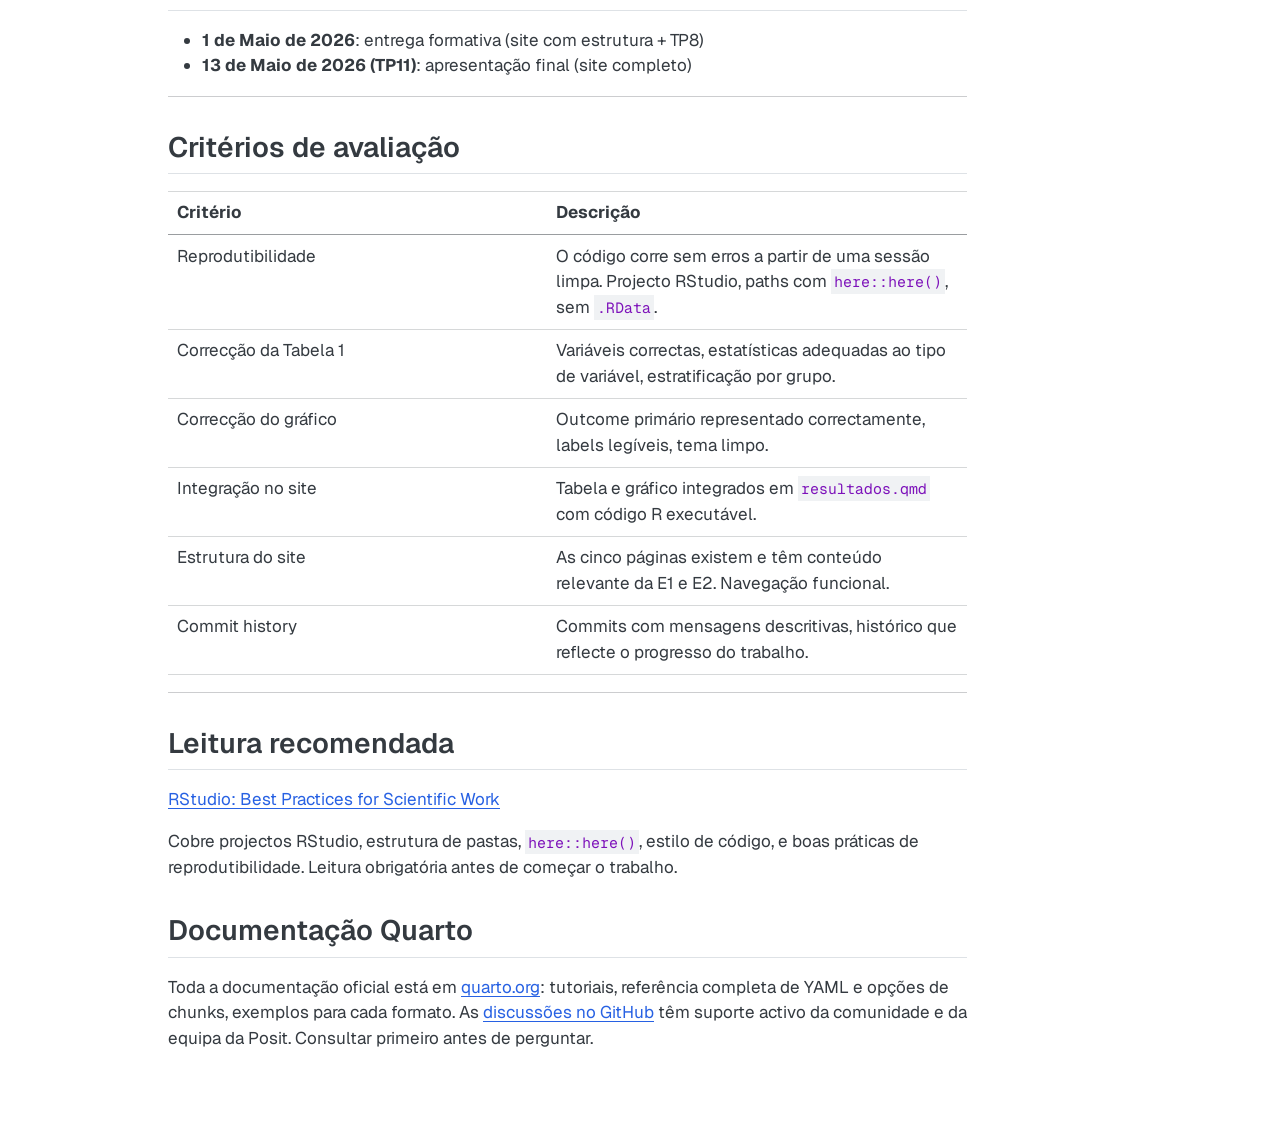
==== commit 3dcfff6a: "Built site for gh-pages" ====
--- a/exercicio.html
+++ b/exercicio.html
@@ -156,7 +156,11 @@
    
   <ul>
   <li><a href="#contexto" id="toc-contexto" class="nav-link active" data-scroll-target="#contexto">Contexto</a></li>
-  <li><a href="#o-que-entregar" id="toc-o-que-entregar" class="nav-link" data-scroll-target="#o-que-entregar">O que entregar</a></li>
+  <li><a href="#o-que-entregar" id="toc-o-que-entregar" class="nav-link" data-scroll-target="#o-que-entregar">O que entregar</a>
+  <ul class="collapse">
+  <li><a href="#entrega-formativa-1-de-maio" id="toc-entrega-formativa-1-de-maio" class="nav-link" data-scroll-target="#entrega-formativa-1-de-maio">Entrega formativa (1 de Maio)</a></li>
+  <li><a href="#apresentação-final-13-de-maio-tp11" id="toc-apresentação-final-13-de-maio-tp11" class="nav-link" data-scroll-target="#apresentação-final-13-de-maio-tp11">Apresentação final (13 de Maio, TP11)</a></li>
+  </ul></li>
   <li><a href="#datasets" id="toc-datasets" class="nav-link" data-scroll-target="#datasets">Datasets</a></li>
   <li><a href="#guia-de-trabalho" id="toc-guia-de-trabalho" class="nav-link" data-scroll-target="#guia-de-trabalho">Guia de trabalho</a>
   <ul class="collapse">
@@ -165,9 +169,10 @@
   <li><a href="#publicação" id="toc-publicação" class="nav-link" data-scroll-target="#publicação">Publicação</a></li>
   </ul></li>
   <li><a href="#como-submeter" id="toc-como-submeter" class="nav-link" data-scroll-target="#como-submeter">Como submeter</a></li>
-  <li><a href="#prazo" id="toc-prazo" class="nav-link" data-scroll-target="#prazo">Prazo</a></li>
+  <li><a href="#prazos" id="toc-prazos" class="nav-link" data-scroll-target="#prazos">Prazos</a></li>
   <li><a href="#critérios-de-avaliação" id="toc-critérios-de-avaliação" class="nav-link" data-scroll-target="#critérios-de-avaliação">Critérios de avaliação</a></li>
   <li><a href="#leitura-recomendada" id="toc-leitura-recomendada" class="nav-link" data-scroll-target="#leitura-recomendada">Leitura recomendada</a></li>
+  <li><a href="#documentação-quarto" id="toc-documentação-quarto" class="nav-link" data-scroll-target="#documentação-quarto">Documentação Quarto</a></li>
   </ul>
 </nav>
     </div>
@@ -201,21 +206,39 @@
 </section>
 <section id="o-que-entregar" class="level2">
 <h2 class="anchored" data-anchor-id="o-que-entregar">O que entregar</h2>
+<p>Duas entregas: uma formativa a meio, e a apresentação final na TP11.</p>
+<section id="entrega-formativa-1-de-maio" class="level3">
+<h3 class="anchored" data-anchor-id="entrega-formativa-1-de-maio">Entrega formativa (1 de Maio)</h3>
+<p>Mínimo viável. Site com a estrutura das cinco páginas, integrando o que já foi produzido até à TP8.</p>
 <ol type="1">
-<li><p><strong>Script de análise:</strong> ficheiro <code>analise.R</code> ou documento <code>analise.qmd</code> com a análise reprodutível do dataset do vosso cenário. O código deve correr do início ao fim sem erros numa máquina limpa.</p></li>
-<li><p><strong>Tabela de características basais:</strong> construída com <code>gtsummary</code>, integrada na página de resultados do site.</p></li>
-<li><p><strong>Gráfico do outcome primário:</strong> construído com <code>ggplot2</code>, integrado na página de resultados do site.</p></li>
-<li><p><strong>Projecto Quarto website publicado</strong>, com as seguintes páginas:</p>
+<li><strong>Projecto Quarto website publicado</strong> com as páginas:
 <ul>
-<li><strong>Início</strong> (<code>index.qmd</code>): resumo do ensaio, cenário, grupo, links principais</li>
-<li><strong>Protocolo</strong> (<code>protocolo.qmd</code>): SPIRIT table e descrição do protocolo (da E1)</li>
-<li><strong>Materiais</strong> (<code>materiais.qmd</code>): CRF, link para o formulário REDCap, protótipo da E2</li>
-<li><strong>Resultados</strong> (<code>resultados.qmd</code>): tabela de características basais + gráfico do outcome primário</li>
-<li><strong>Equipa</strong> (<code>equipa.qmd</code>): membros do grupo, papéis, contactos</li>
+<li><code>index.qmd</code>: Início</li>
+<li><code>protocolo.qmd</code>: Protocolo</li>
+<li><code>materiais.qmd</code>: Materiais</li>
+<li><code>resultados.qmd</code>: Resultados</li>
+<li><code>equipa.qmd</code>: Equipa</li>
 </ul></li>
-<li><p><strong>Repositório Git</strong> com todo o histórico de commits e o URL do site publicado.</p></li>
+<li><strong>Conteúdo da apresentação da TP8</strong> integrado no site (pode estar numa só página ou distribuído; serve de ponto de partida).</li>
+<li><strong>Repositório Git</strong> com histórico de commits coerente.</li>
+<li><strong>URL do site publicado</strong> acessível a partir do Moodle.</li>
 </ol>
+</section>
+<section id="apresentação-final-13-de-maio-tp11" class="level3">
+<h3 class="anchored" data-anchor-id="apresentação-final-13-de-maio-tp11">Apresentação final (13 de Maio, TP11)</h3>
+<p>O site é a apresentação. Deve conter todo o trabalho da disciplina, personalizado à medida do grupo (podem e devem alterar tema, acrescentar páginas extra, figuras, etc.).</p>
+<p>Compilação final mínima:</p>
+<ul>
+<li><strong>Início</strong>: resumo do ensaio (cenário, objectivos, grupo)</li>
+<li><strong>Protocolo</strong>: protocolo completo do ensaio (versão revista da E1)</li>
+<li><strong>Materiais</strong>: CRF, formulário REDCap, protótipos da E2</li>
+<li><strong>Resultados</strong>: resultados preliminares do piloto (tabela de características basais + gráfico do outcome primário)</li>
+<li><strong>Equipa</strong>: membros, papéis, contactos</li>
+<li><strong>Declaração de uso de IA</strong>: obrigatória, independentemente de IA ter sido ou não utilizada. Declarar que ferramentas foram usadas e em que secções, ou declarar ausência de utilização.</li>
+</ul>
+<p>Para além destes elementos, tudo o que considerem relevante mostrar do trabalho feito durante a disciplina.</p>
 <hr>
+</section>
 </section>
 <section id="datasets" class="level2">
 <h2 class="anchored" data-anchor-id="datasets">Datasets</h2>
@@ -309,9 +332,12 @@
 <p>Ambos os links devem estar funcionais no momento da submissão.</p>
 <hr>
 </section>
-<section id="prazo" class="level2">
-<h2 class="anchored" data-anchor-id="prazo">Prazo</h2>
-<p><strong>1 de Maio de 2026.</strong></p>
+<section id="prazos" class="level2">
+<h2 class="anchored" data-anchor-id="prazos">Prazos</h2>
+<ul>
+<li><strong>1 de Maio de 2026</strong>: entrega formativa (site com estrutura + TP8)</li>
+<li><strong>13 de Maio de 2026 (TP11)</strong>: apresentação final (site completo)</li>
+</ul>
 <hr>
 </section>
 <section id="critérios-de-avaliação" class="level2">
@@ -360,6 +386,10 @@
 <h2 class="anchored" data-anchor-id="leitura-recomendada">Leitura recomendada</h2>
 <p><a href="https://tiagojct.eu/notes/rst-bp/">RStudio: Best Practices for Scientific Work</a></p>
 <p>Cobre projectos RStudio, estrutura de pastas, <code>here::here()</code>, estilo de código, e boas práticas de reprodutibilidade. Leitura obrigatória antes de começar o trabalho.</p>
+</section>
+<section id="documentação-quarto" class="level2">
+<h2 class="anchored" data-anchor-id="documentação-quarto">Documentação Quarto</h2>
+<p>Toda a documentação oficial está em <a href="https://quarto.org/">quarto.org</a>: tutoriais, referência completa de YAML e opções de chunks, exemplos para cada formato. As <a href="https://github.com/quarto-dev/quarto-cli/discussions">discussões no GitHub</a> têm suporte activo da comunidade e da equipa da Posit. Consultar primeiro antes de perguntar.</p>
 
 
 </section>
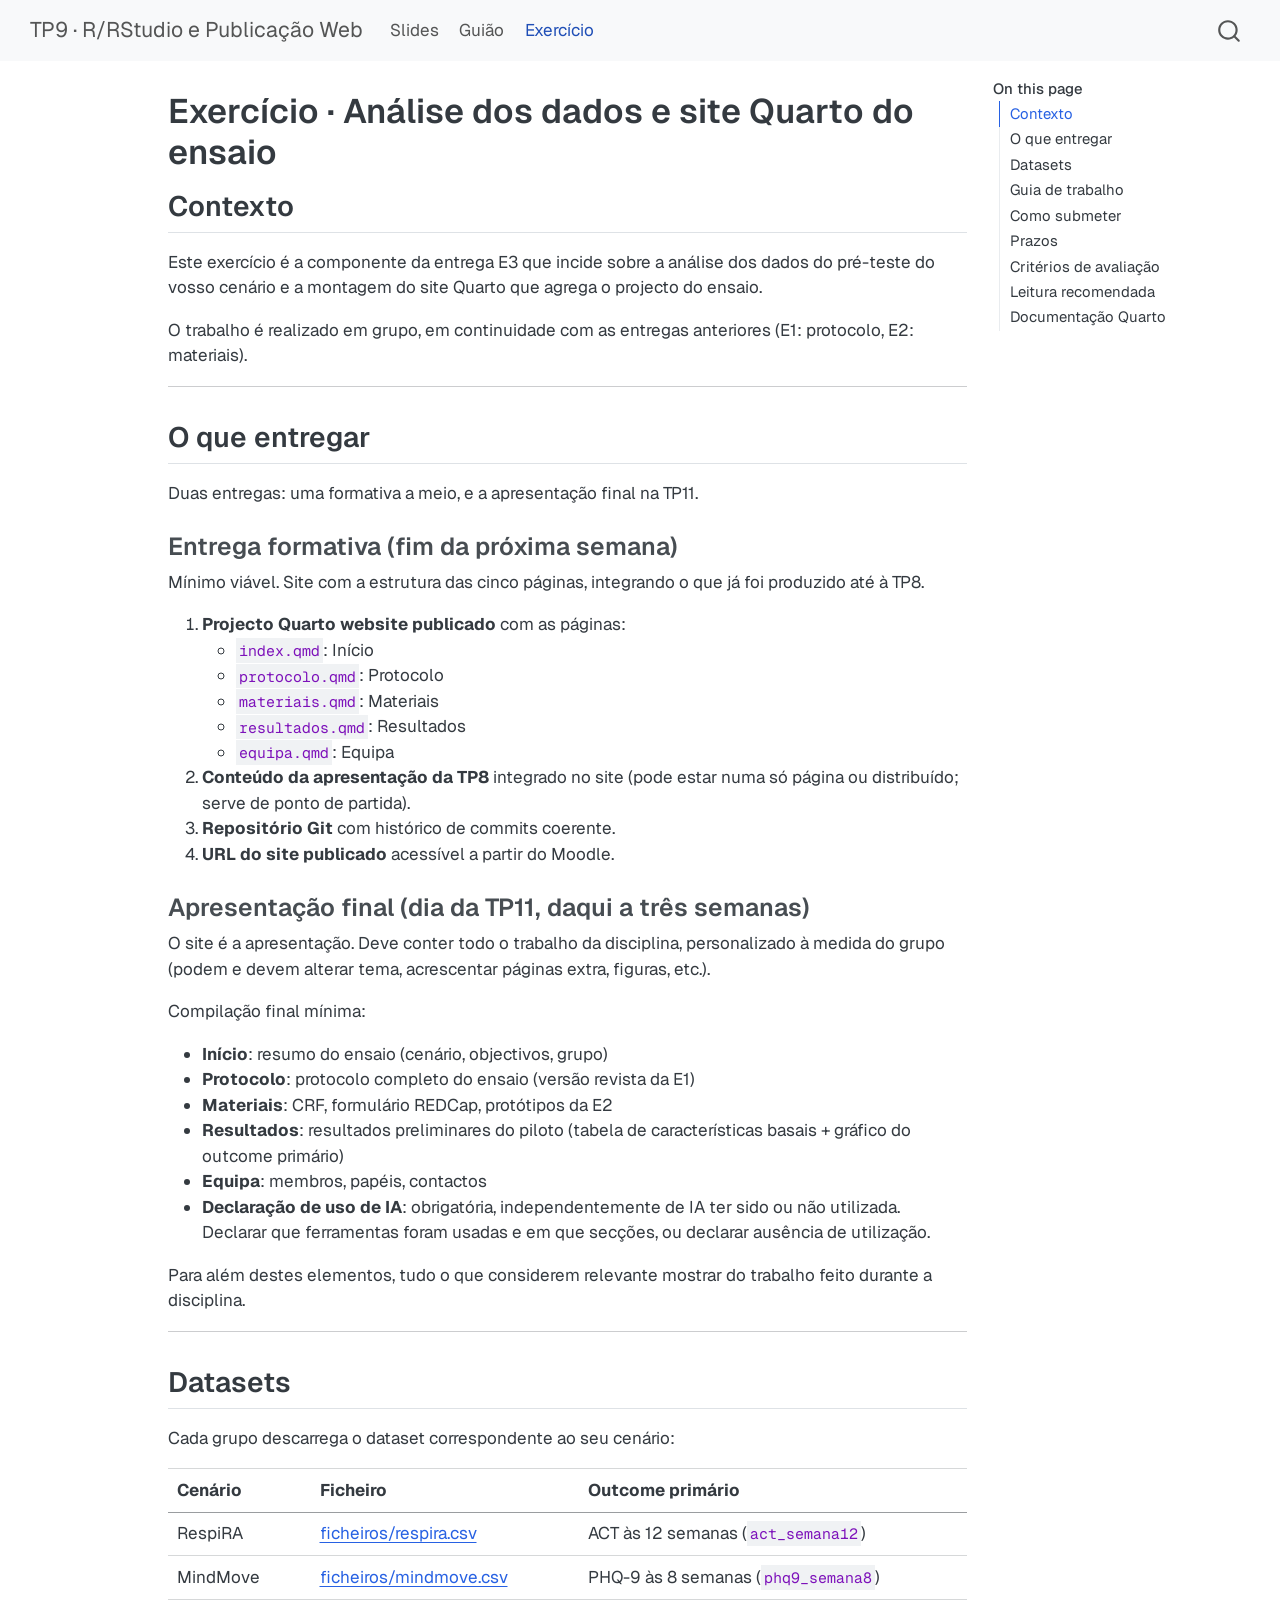
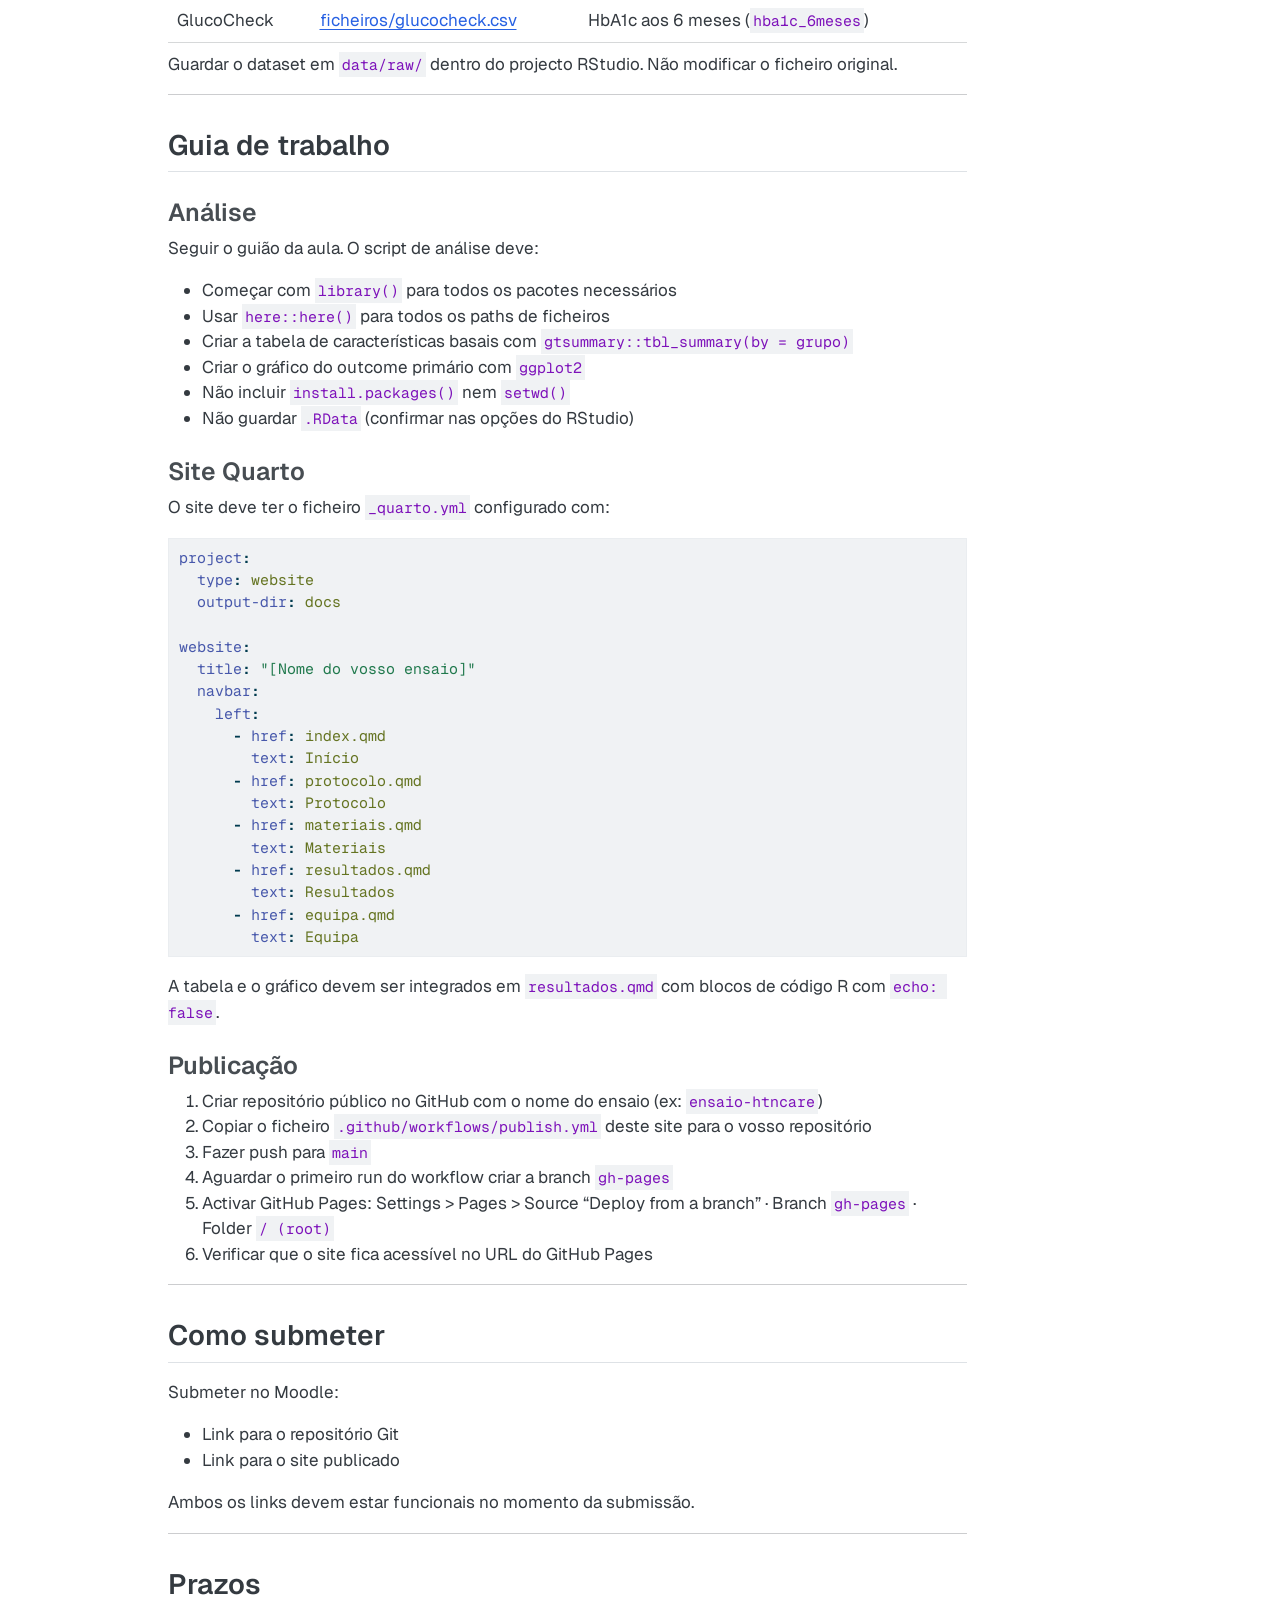
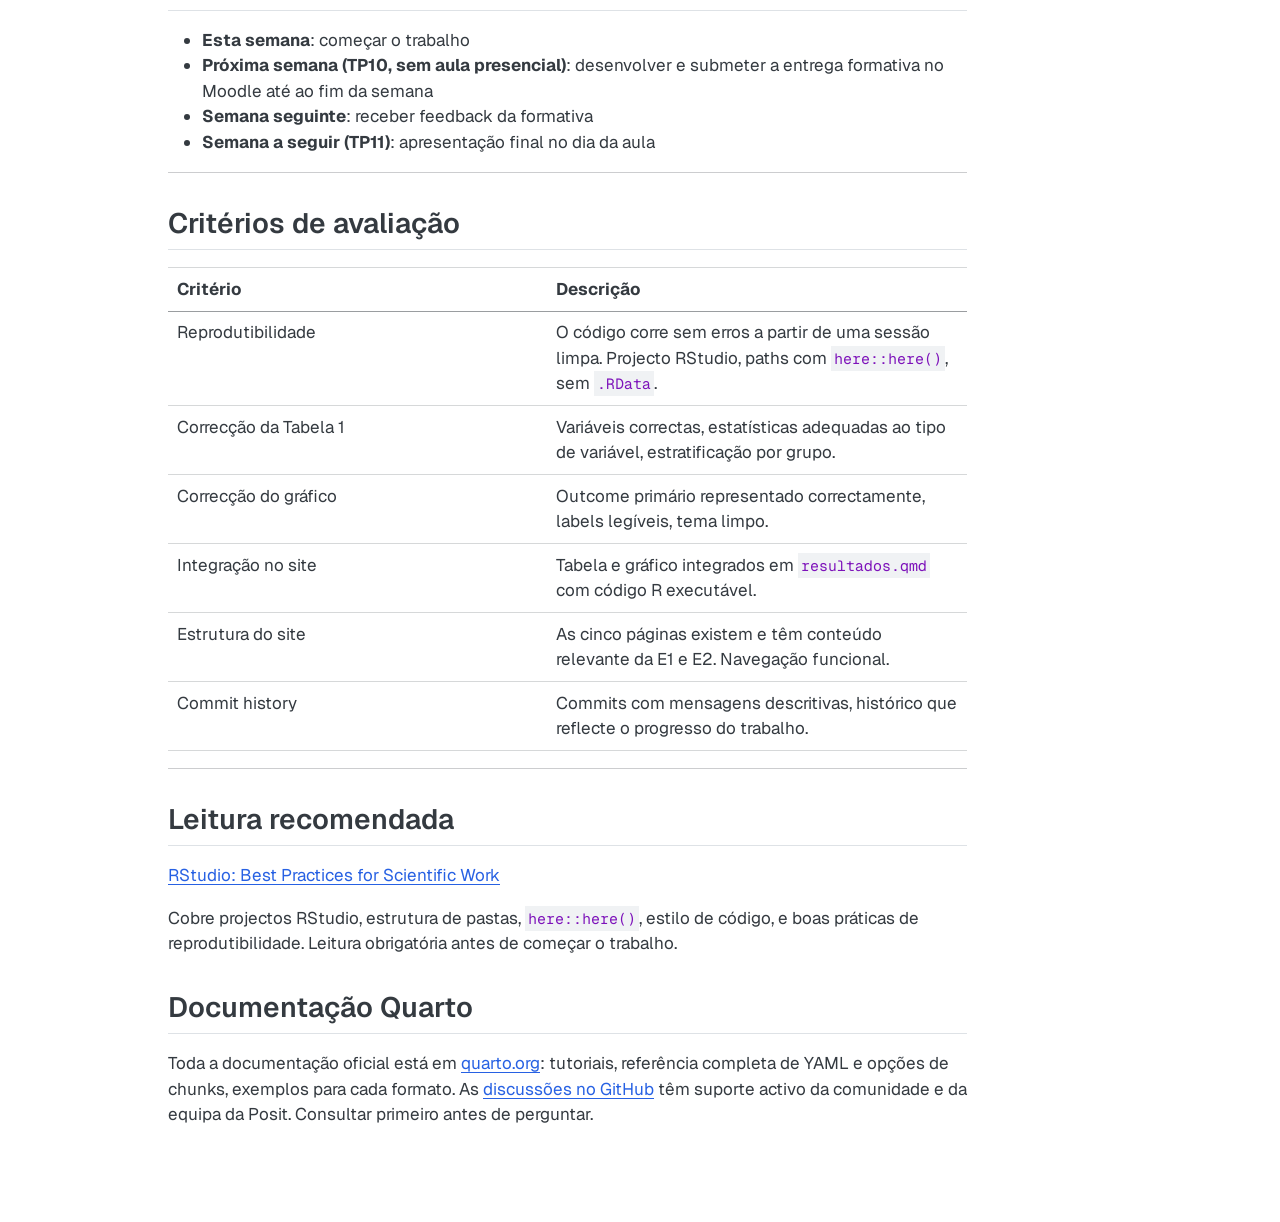
==== commit c40db69b: "Built site for gh-pages" ====
--- a/exercicio.html
+++ b/exercicio.html
@@ -158,8 +158,8 @@
   <li><a href="#contexto" id="toc-contexto" class="nav-link active" data-scroll-target="#contexto">Contexto</a></li>
   <li><a href="#o-que-entregar" id="toc-o-que-entregar" class="nav-link" data-scroll-target="#o-que-entregar">O que entregar</a>
   <ul class="collapse">
-  <li><a href="#entrega-formativa-1-de-maio" id="toc-entrega-formativa-1-de-maio" class="nav-link" data-scroll-target="#entrega-formativa-1-de-maio">Entrega formativa (1 de Maio)</a></li>
-  <li><a href="#apresentação-final-13-de-maio-tp11" id="toc-apresentação-final-13-de-maio-tp11" class="nav-link" data-scroll-target="#apresentação-final-13-de-maio-tp11">Apresentação final (13 de Maio, TP11)</a></li>
+  <li><a href="#entrega-formativa-fim-da-próxima-semana" id="toc-entrega-formativa-fim-da-próxima-semana" class="nav-link" data-scroll-target="#entrega-formativa-fim-da-próxima-semana">Entrega formativa (fim da próxima semana)</a></li>
+  <li><a href="#apresentação-final-dia-da-tp11-daqui-a-três-semanas" id="toc-apresentação-final-dia-da-tp11-daqui-a-três-semanas" class="nav-link" data-scroll-target="#apresentação-final-dia-da-tp11-daqui-a-três-semanas">Apresentação final (dia da TP11, daqui a três semanas)</a></li>
   </ul></li>
   <li><a href="#datasets" id="toc-datasets" class="nav-link" data-scroll-target="#datasets">Datasets</a></li>
   <li><a href="#guia-de-trabalho" id="toc-guia-de-trabalho" class="nav-link" data-scroll-target="#guia-de-trabalho">Guia de trabalho</a>
@@ -207,8 +207,8 @@
 <section id="o-que-entregar" class="level2">
 <h2 class="anchored" data-anchor-id="o-que-entregar">O que entregar</h2>
 <p>Duas entregas: uma formativa a meio, e a apresentação final na TP11.</p>
-<section id="entrega-formativa-1-de-maio" class="level3">
-<h3 class="anchored" data-anchor-id="entrega-formativa-1-de-maio">Entrega formativa (1 de Maio)</h3>
+<section id="entrega-formativa-fim-da-próxima-semana" class="level3">
+<h3 class="anchored" data-anchor-id="entrega-formativa-fim-da-próxima-semana">Entrega formativa (fim da próxima semana)</h3>
 <p>Mínimo viável. Site com a estrutura das cinco páginas, integrando o que já foi produzido até à TP8.</p>
 <ol type="1">
 <li><strong>Projecto Quarto website publicado</strong> com as páginas:
@@ -224,8 +224,8 @@
 <li><strong>URL do site publicado</strong> acessível a partir do Moodle.</li>
 </ol>
 </section>
-<section id="apresentação-final-13-de-maio-tp11" class="level3">
-<h3 class="anchored" data-anchor-id="apresentação-final-13-de-maio-tp11">Apresentação final (13 de Maio, TP11)</h3>
+<section id="apresentação-final-dia-da-tp11-daqui-a-três-semanas" class="level3">
+<h3 class="anchored" data-anchor-id="apresentação-final-dia-da-tp11-daqui-a-três-semanas">Apresentação final (dia da TP11, daqui a três semanas)</h3>
 <p>O site é a apresentação. Deve conter todo o trabalho da disciplina, personalizado à medida do grupo (podem e devem alterar tema, acrescentar páginas extra, figuras, etc.).</p>
 <p>Compilação final mínima:</p>
 <ul>
@@ -335,8 +335,10 @@
 <section id="prazos" class="level2">
 <h2 class="anchored" data-anchor-id="prazos">Prazos</h2>
 <ul>
-<li><strong>1 de Maio de 2026</strong>: entrega formativa (site com estrutura + TP8)</li>
-<li><strong>13 de Maio de 2026 (TP11)</strong>: apresentação final (site completo)</li>
+<li><strong>Esta semana</strong>: começar o trabalho</li>
+<li><strong>Próxima semana (TP10, sem aula presencial)</strong>: desenvolver e submeter a entrega formativa no Moodle até ao fim da semana</li>
+<li><strong>Semana seguinte</strong>: receber feedback da formativa</li>
+<li><strong>Semana a seguir (TP11)</strong>: apresentação final no dia da aula</li>
 </ul>
 <hr>
 </section>
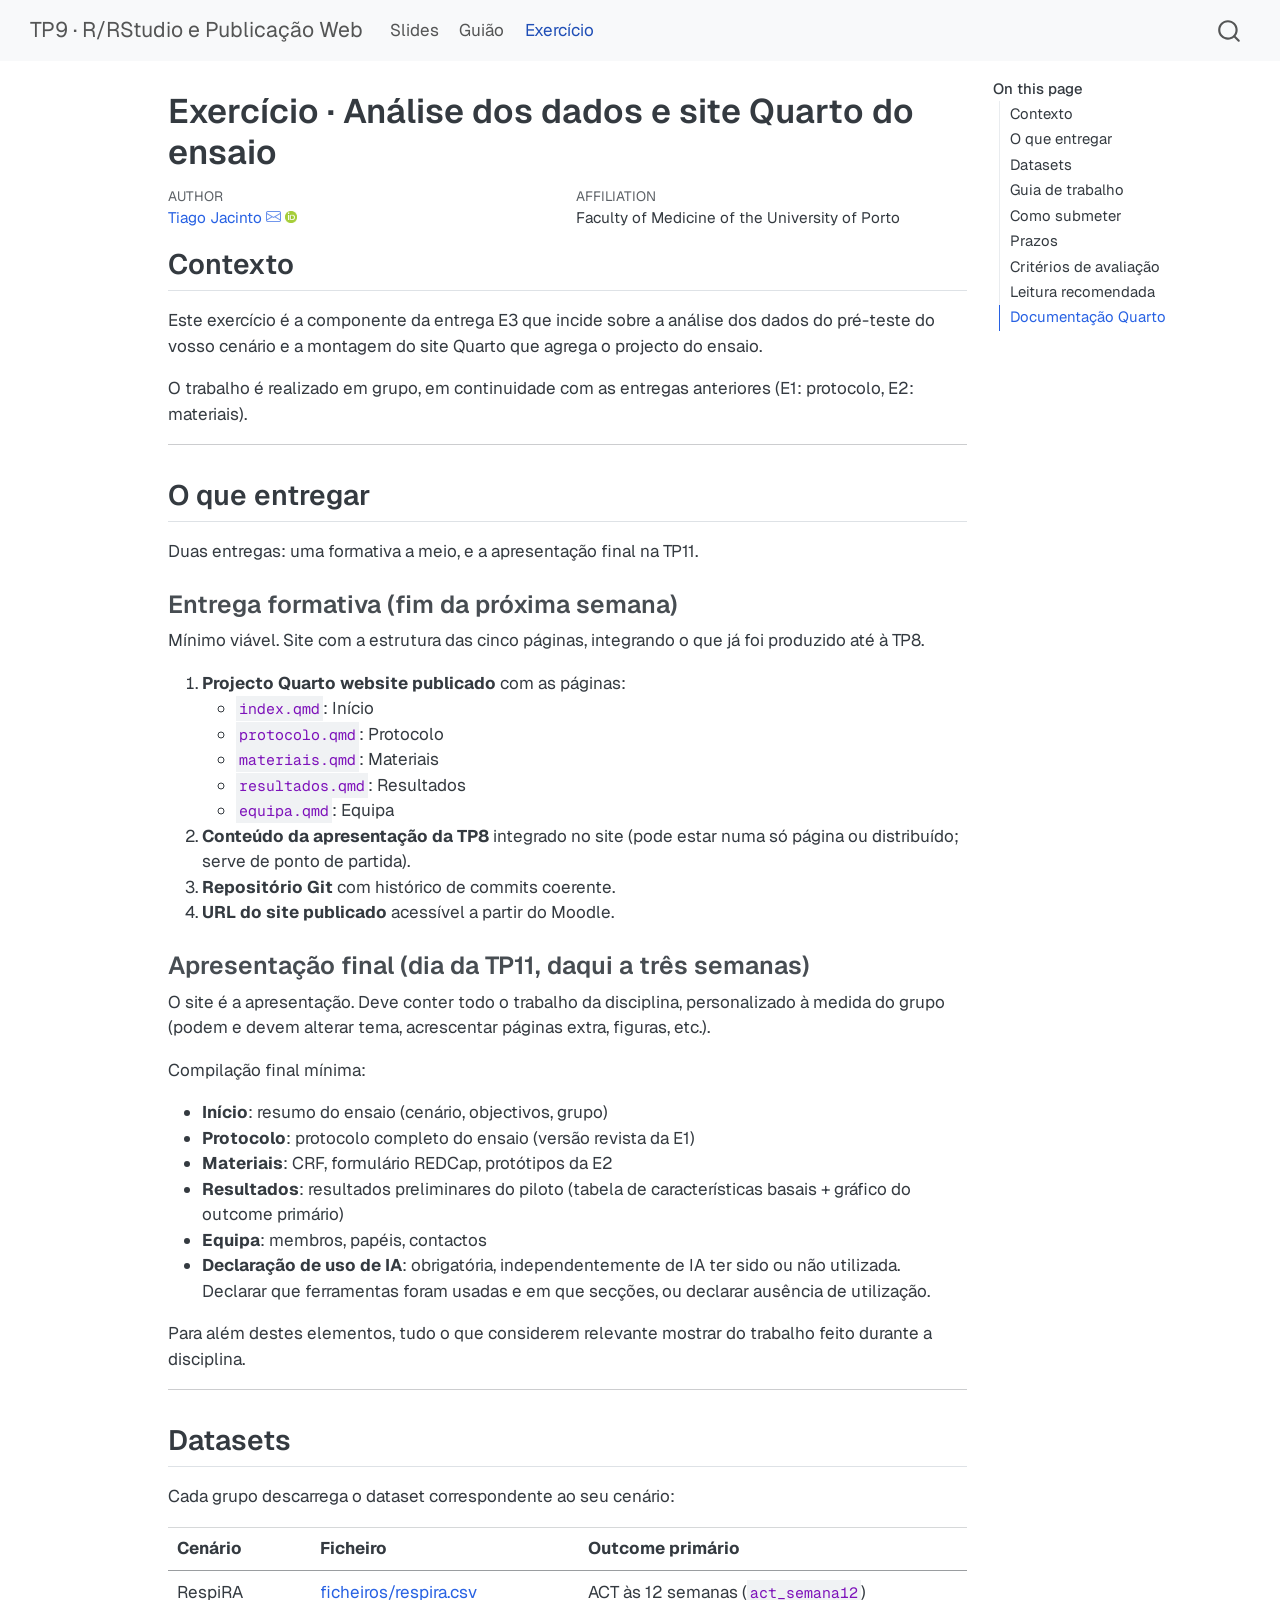
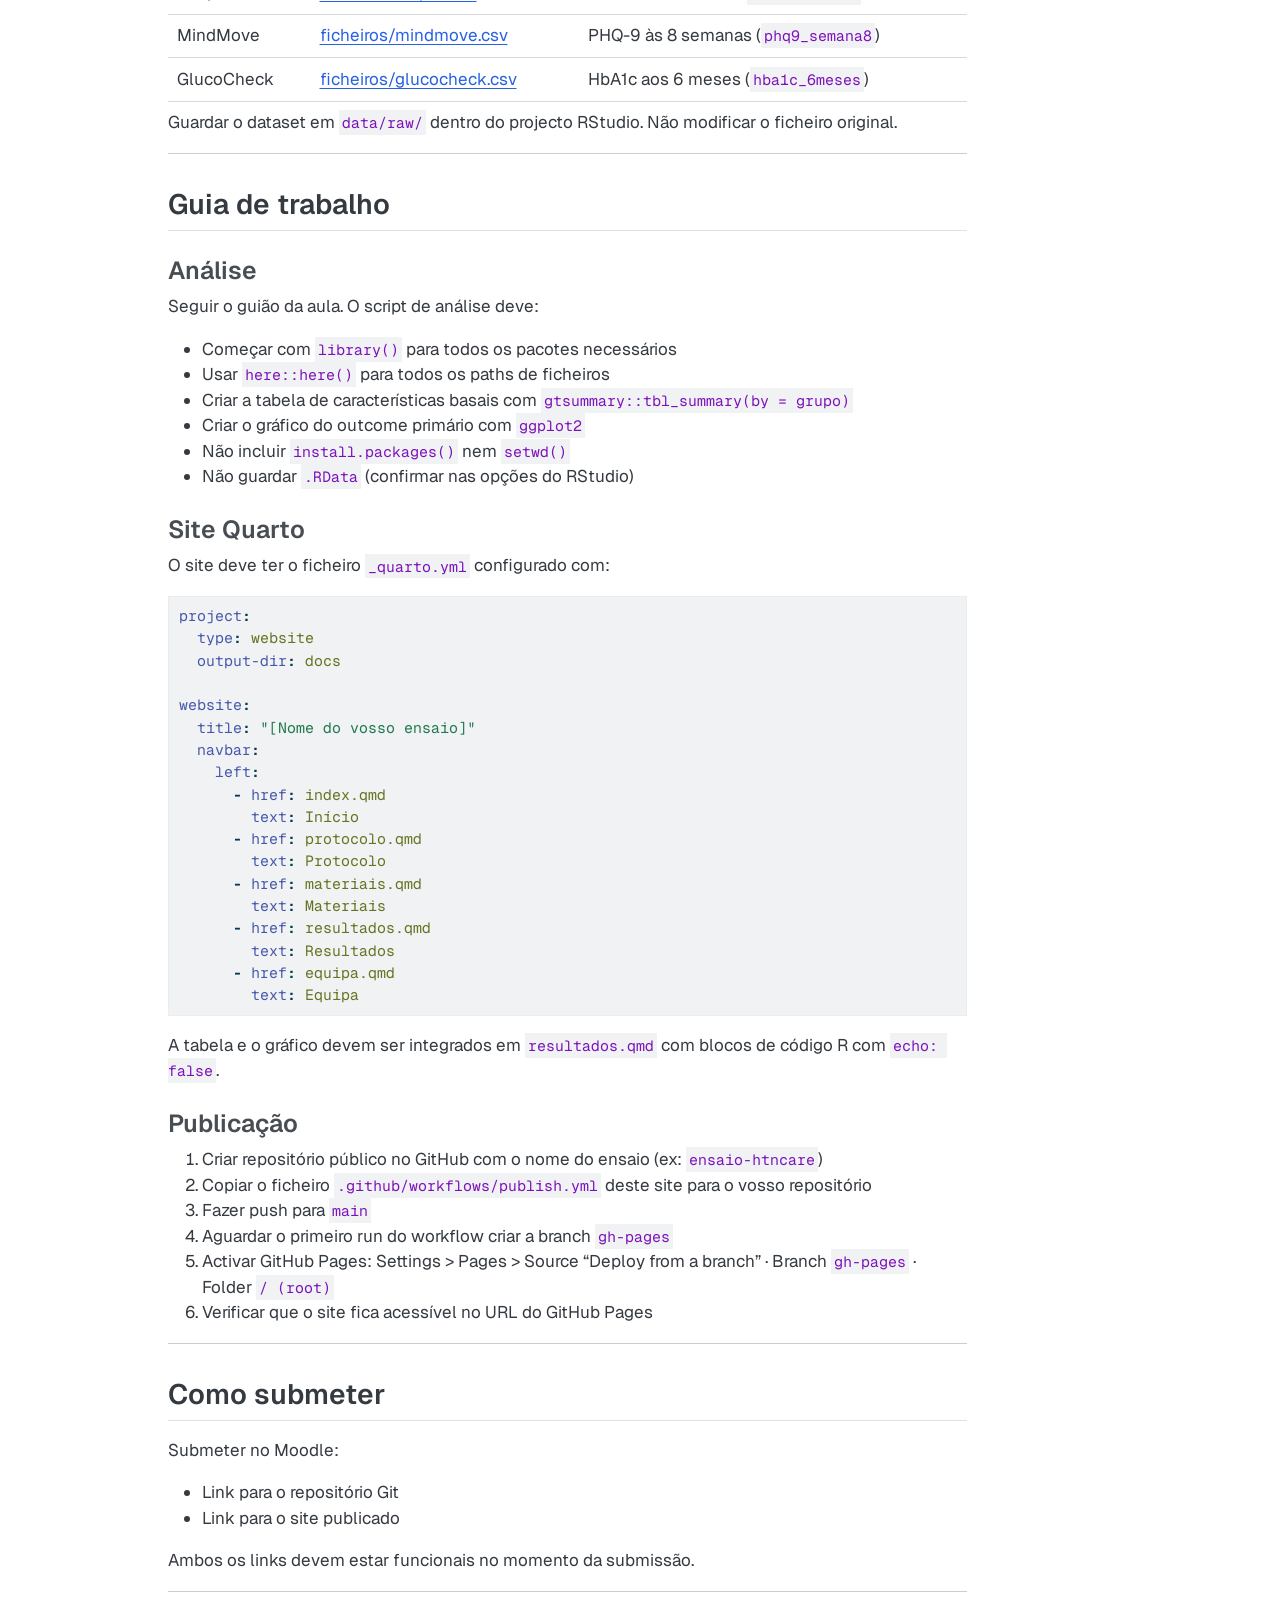
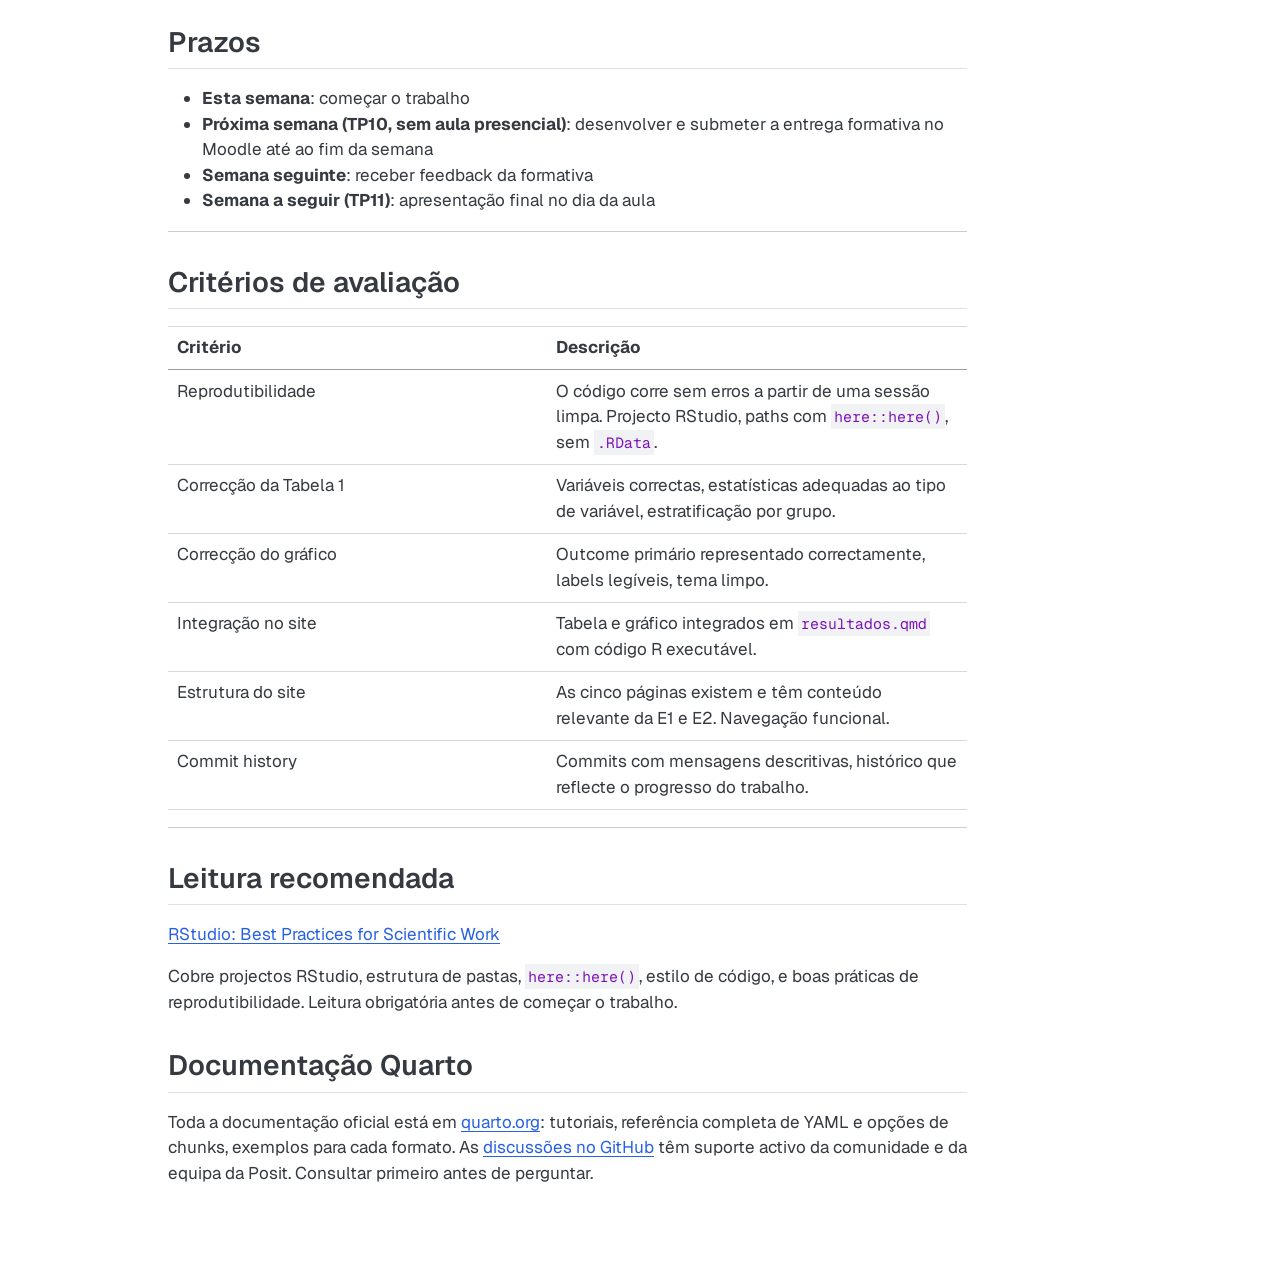
==== commit 71949112: "Built site for gh-pages" ====
--- a/exercicio.html
+++ b/exercicio.html
@@ -6,6 +6,7 @@
 
 <meta name="viewport" content="width=device-width, initial-scale=1.0, user-scalable=yes">
 
+<meta name="author" content="Tiago Jacinto">
 
 <title>Exercício · Análise dos dados e site Quarto do ensaio – TP9 · R/RStudio e Publicação Web</title>
 <style>
@@ -185,10 +186,23 @@
 </div>
 
 
+<div class="quarto-title-meta-author">
+  <div class="quarto-title-meta-heading">Author</div>
+  <div class="quarto-title-meta-heading">Affiliation</div>
+  
+    <div class="quarto-title-meta-contents">
+    <p class="author"><a href="https://tiagojct.eu">Tiago Jacinto</a> <a href="mailto:tiagojacinto@med.up.pt" class="quarto-title-author-email"><i class="bi bi-envelope"></i></a> <a href="https://orcid.org/0000-0002-7897-1101" class="quarto-title-author-orcid"> <img src="[data-uri]"></a></p>
+  </div>
+  <div class="quarto-title-meta-contents">
+        <p class="affiliation">
+            Faculty of Medicine of the University of Porto
+          </p>
+      </div>
+  </div>
 
 <div class="quarto-title-meta">
 
-    
+      
   
     
   </div>
